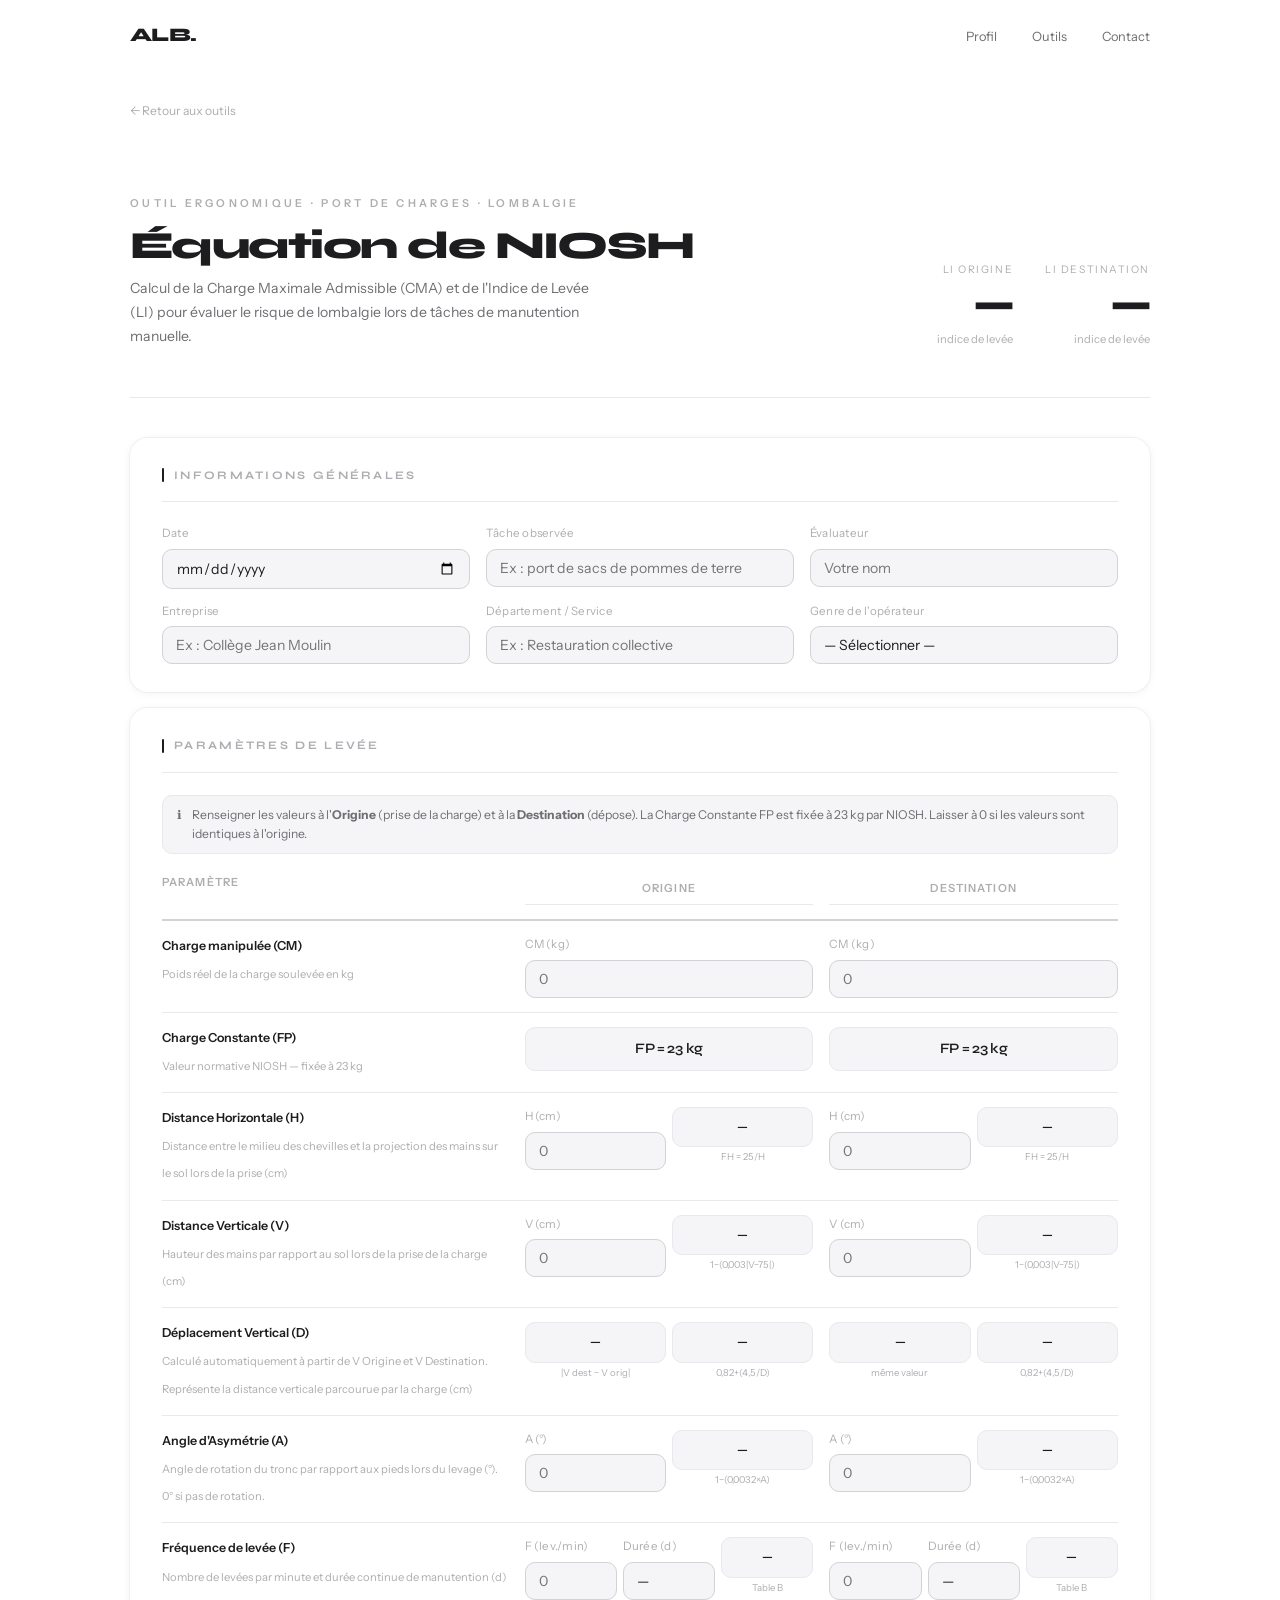
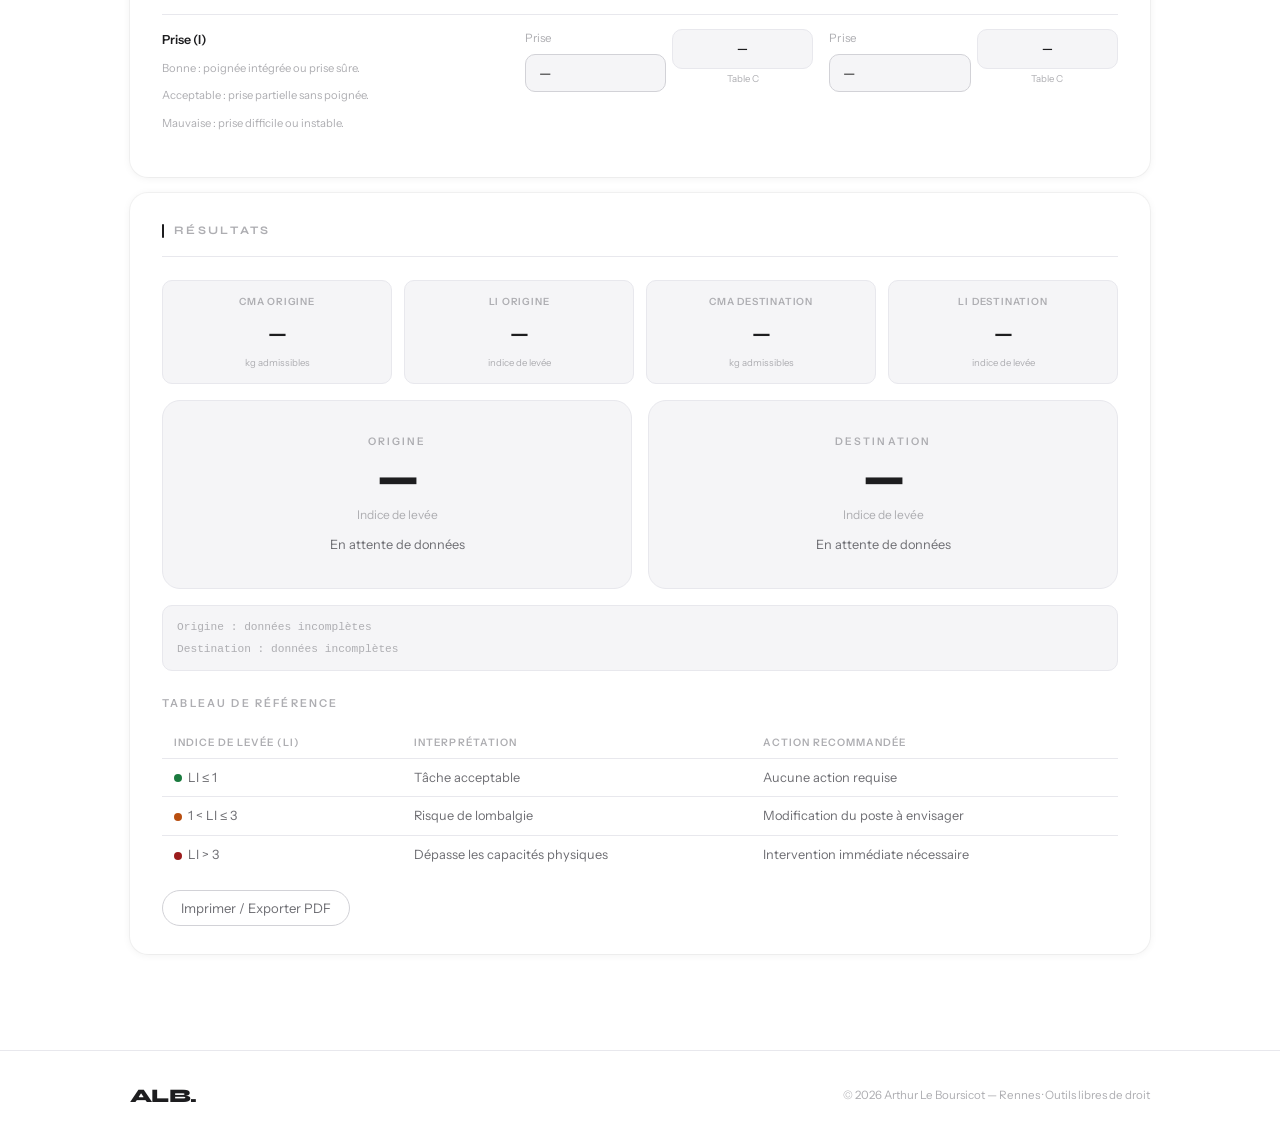
==== niosh.html @ a9772537 "Add files via upload" ====
<!DOCTYPE html>
<html lang="fr">
<head>
  <meta charset="UTF-8" />
  <meta name="viewport" content="width=device-width, initial-scale=1.0" />
  <title>Équation NIOSH — Arthur Le Boursicot</title>
  <meta name="description" content="Outil interactif NIOSH pour l'évaluation du port de charges." />
  <link rel="preconnect" href="https://fonts.googleapis.com" />
  <link rel="preconnect" href="https://fonts.gstatic.com" crossorigin />
  <link href="https://fonts.googleapis.com/css2?family=Syne:wght@400;600;700;800&family=Instrument+Sans:ital,wght@0,300;0,400;1,300&display=swap" rel="stylesheet" />
  <link rel="stylesheet" href="style.css" />
  <style>
    .niosh-page{padding-top:6rem;padding-bottom:5rem}
    .page-hero{padding:3rem 0;border-bottom:1px solid var(--border-light);margin-bottom:2.5rem}
    .page-hero-inner{display:flex;align-items:flex-end;justify-content:space-between;gap:2rem;flex-wrap:wrap}
    .page-tag{font-size:.68rem;font-weight:600;letter-spacing:.3em;text-transform:uppercase;color:var(--text-muted);margin-bottom:.8rem}
    .page-title{font-family:var(--font-display);font-size:clamp(1.8rem,3vw,2.8rem);font-weight:800;letter-spacing:-.04em;line-height:1.1;color:var(--text-primary);margin-bottom:.6rem}
    .page-sub{font-size:.88rem;color:var(--text-sec);max-width:480px;line-height:1.7}
    .hero-scores{display:flex;gap:2rem;flex-shrink:0}
    .hero-score-block{display:flex;flex-direction:column;align-items:flex-end;gap:3px}
    .hero-score-label{font-size:.65rem;letter-spacing:.15em;text-transform:uppercase;color:var(--text-muted)}
    .hero-score-sub{font-size:.7rem;color:var(--text-muted)}
    .hero-score-num{font-family:var(--font-display);font-size:2.8rem;font-weight:800;letter-spacing:-.04em;line-height:1;color:var(--text-primary);transition:color .3s}
    .nc{background:var(--card-bg);border-radius:var(--radius);box-shadow:var(--card-shadow);padding:1.75rem 2rem;margin-bottom:1rem}
    .nct{display:flex;align-items:center;gap:10px;font-family:var(--font-display);font-size:.72rem;font-weight:700;letter-spacing:.2em;text-transform:uppercase;color:var(--text-muted);margin-bottom:1.4rem;padding-bottom:1rem;border-bottom:1px solid var(--border-light)}
    .nct::before{content:'';display:block;width:2px;height:14px;background:var(--text-primary);border-radius:2px;flex-shrink:0}
    .g2{display:grid;grid-template-columns:1fr 1fr;gap:1rem}
    .g3{display:grid;grid-template-columns:1fr 1fr 1fr;gap:1rem}
    .g4{display:grid;grid-template-columns:repeat(4,1fr);gap:.75rem}
    .f{display:flex;flex-direction:column;gap:5px}
    .f label{font-size:.72rem;font-weight:400;letter-spacing:.02em;color:var(--text-muted)}
    .f input,.f select{font-family:var(--font-body);font-size:.88rem;font-weight:300;padding:9px 13px;border:1px solid var(--border);border-radius:var(--radius-sm);background:var(--bg-secondary);color:var(--text-primary);outline:none;transition:border-color .2s,background .2s;-webkit-appearance:none;width:100%}
    .f input:focus,.f select:focus{border-color:var(--text-primary);background:var(--bg)}
    .fc{font-family:var(--font-display);font-size:.9rem;font-weight:600;letter-spacing:-.02em;padding:9px 13px;background:var(--bg-secondary);border:1px solid var(--border-light);border-radius:var(--radius-sm);color:var(--text-primary);text-align:center}
    .fh{font-size:.68rem;color:var(--text-muted);line-height:1.5}
    .param-row{display:grid;grid-template-columns:1.2fr 1fr 1fr;gap:1rem;align-items:start;padding:14px 0;border-bottom:1px solid var(--border-light)}
    .param-row:last-child{border-bottom:none}
    .pl strong{display:block;font-size:.78rem;font-weight:600;color:var(--text-primary);margin-bottom:3px}
    .pl span{font-size:.7rem;color:var(--text-muted);line-height:1.5}
    .p2{display:grid;grid-template-columns:1fr 1fr;gap:6px}
    .p3{display:grid;grid-template-columns:1fr 1fr 1fr;gap:6px}
    .fb{font-family:var(--font-display);font-size:.82rem;font-weight:600;padding:8px 10px;background:var(--bg-secondary);border:1px solid var(--border-light);border-radius:var(--radius-sm);color:var(--text-primary);text-align:center;letter-spacing:-.01em}
    .fl{font-size:.6rem;color:var(--text-muted);text-align:center;margin-top:2px}
    .chip{background:var(--bg-secondary);border:1px solid var(--border-light);border-radius:var(--radius-sm);padding:12px;text-align:center}
    .chip-label{font-size:.62rem;font-weight:600;letter-spacing:.08em;text-transform:uppercase;color:var(--text-muted);margin-bottom:5px}
    .chip-val{font-family:var(--font-display);font-size:1.4rem;font-weight:700;letter-spacing:-.03em;color:var(--text-primary)}
    .chip-sub{font-size:.6rem;color:var(--text-muted);margin-top:2px}
    .rg{display:grid;grid-template-columns:1fr 1fr;gap:1rem;margin-bottom:1rem}
    .rp{border-radius:var(--radius);padding:2rem 1.5rem;text-align:center;border:1px solid var(--border-light);background:var(--bg-secondary);transition:background .4s,border-color .4s}
    .rp-tag{font-size:.65rem;font-weight:600;letter-spacing:.2em;text-transform:uppercase;color:var(--text-muted);margin-bottom:6px}
    .rp-li{font-family:var(--font-display);font-size:2.8rem;font-weight:800;letter-spacing:-.05em;line-height:1;color:var(--text-primary);margin-bottom:4px;transition:color .4s}
    .rp-unit{font-size:.75rem;color:var(--text-muted)}
    .rp-verdict{margin-top:8px;font-size:.8rem;font-weight:300;color:var(--text-sec);transition:color .4s}
    .ref-table{width:100%;border-collapse:collapse;font-size:.8rem;margin-top:1rem}
    .ref-table th{font-size:.64rem;font-weight:600;letter-spacing:.1em;text-transform:uppercase;color:var(--text-muted);text-align:left;padding:6px 12px;border-bottom:1px solid var(--border-light)}
    .ref-table td{padding:8px 12px;border-bottom:1px solid var(--border-light);color:var(--text-sec);font-weight:300}
    .ref-table tr:last-child td{border-bottom:none}
    .zdot{display:inline-block;width:8px;height:8px;border-radius:50%;margin-right:6px;vertical-align:middle}
    .ib{display:flex;gap:10px;padding:10px 14px;background:var(--bg-secondary);border:1px solid var(--border-light);border-radius:var(--radius-sm);font-size:.76rem;color:var(--text-sec);line-height:1.5;margin-bottom:1.2rem}
    .formula-box{font-size:.7rem;color:var(--text-muted);font-family:monospace;background:var(--bg-secondary);border:1px solid var(--border-light);border-radius:var(--radius-sm);padding:10px 14px;margin-top:1rem;line-height:2}
    .back-link{display:inline-flex;align-items:center;gap:6px;font-size:.76rem;color:var(--text-muted);text-decoration:none;margin-bottom:1.5rem;transition:color .2s}
    .back-link:hover{color:var(--text-primary)}
    .print-btn{display:inline-flex;align-items:center;gap:8px;font-family:var(--font-body);font-size:.82rem;font-weight:400;padding:9px 18px;border:1px solid var(--border);border-radius:980px;background:var(--bg);color:var(--text-sec);cursor:pointer;text-decoration:none;transition:background .2s,color .2s;margin-top:1rem}
    .print-btn:hover{background:var(--bg-secondary);color:var(--text-primary)}
    .col-head{font-size:.7rem;font-weight:600;letter-spacing:.1em;text-transform:uppercase;color:var(--text-muted);padding:6px 0;margin-bottom:6px;border-bottom:1px solid var(--border-light);text-align:center}
    @media(max-width:760px){.param-row,.g3,.rg{grid-template-columns:1fr}.g4{grid-template-columns:1fr 1fr}.page-hero-inner{flex-direction:column;align-items:flex-start}.hero-scores{align-items:flex-start}.nc{padding:1.25rem}}
    @media(max-width:480px){.g4{grid-template-columns:1fr}.hero-scores{flex-direction:column;gap:1rem}}
    @media print{.header,.back-link,.print-btn{display:none!important}.nc{box-shadow:none;border:1px solid #ddd;page-break-inside:avoid}body{background:white}}
  </style>
</head>
<body>

  <header class="header" id="header">
    <nav class="nav container">
      <a href="index.html" class="nav-logo">ALB<span class="dot">.</span></a>
      <button class="nav-toggle" id="nav-toggle" aria-label="Menu"><span></span><span></span></button>
      <ul class="nav-links" id="nav-links">
        <li><a href="index.html#about" class="nav-link">Profil</a></li>
        <li><a href="index.html#work" class="nav-link">Outils</a></li>
        <li><a href="index.html#contact" class="nav-link">Contact</a></li>
      </ul>
    </nav>
  </header>

  <main class="niosh-page">
    <div class="container">

      <a href="index.html" class="back-link">← Retour aux outils</a>

      <div class="page-hero">
        <div class="page-hero-inner">
          <div>
            <p class="page-tag">Outil ergonomique · Port de charges · Lombalgie</p>
            <h1 class="page-title">Équation de NIOSH</h1>
            <p class="page-sub">Calcul de la Charge Maximale Admissible (CMA) et de l'Indice de Levée (LI) pour évaluer le risque de lombalgie lors de tâches de manutention manuelle.</p>
          </div>
          <div class="hero-scores">
            <div class="hero-score-block">
              <span class="hero-score-label">LI Origine</span>
              <span class="hero-score-num" id="hero-li-o">—</span>
              <span class="hero-score-sub">indice de levée</span>
            </div>
            <div class="hero-score-block">
              <span class="hero-score-label">LI Destination</span>
              <span class="hero-score-num" id="hero-li-d">—</span>
              <span class="hero-score-sub">indice de levée</span>
            </div>
          </div>
        </div>
      </div>

      <!-- INFOS -->
      <div class="nc">
        <div class="nct">Informations générales</div>
        <div class="g3" style="margin-bottom:.8rem">
          <div class="f"><label>Date</label><input type="date" id="info_date"></div>
          <div class="f"><label>Tâche observée</label><input type="text" id="info_tache" placeholder="Ex : port de sacs de pommes de terre"></div>
          <div class="f"><label>Évaluateur</label><input type="text" id="info_eval" placeholder="Votre nom"></div>
        </div>
        <div class="g3">
          <div class="f"><label>Entreprise</label><input type="text" id="info_ent" placeholder="Ex : Collège Jean Moulin"></div>
          <div class="f"><label>Département / Service</label><input type="text" id="info_dept" placeholder="Ex : Restauration collective"></div>
          <div class="f"><label>Genre de l'opérateur</label>
            <select id="info_genre">
              <option value="">— Sélectionner —</option>
              <option value="H">Homme</option>
              <option value="F">Femme</option>
            </select>
          </div>
        </div>
      </div>

      <!-- PARAMÈTRES -->
      <div class="nc">
        <div class="nct">Paramètres de levée</div>
        <div class="ib"><span>ℹ</span><span>Renseigner les valeurs à l'<strong>Origine</strong> (prise de la charge) et à la <strong>Destination</strong> (dépose). La Charge Constante FP est fixée à 23 kg par NIOSH. Laisser à 0 si les valeurs sont identiques à l'origine.</span></div>

        <!-- En-têtes -->
        <div class="param-row" style="padding-top:0;padding-bottom:8px;border-bottom:2px solid var(--border)">
          <div style="font-size:.7rem;font-weight:600;letter-spacing:.1em;text-transform:uppercase;color:var(--text-muted)">Paramètre</div>
          <div class="col-head">Origine</div>
          <div class="col-head">Destination</div>
        </div>

        <!-- Charge manipulée -->
        <div class="param-row">
          <div class="pl"><strong>Charge manipulée (CM)</strong><span>Poids réel de la charge soulevée en kg</span></div>
          <div class="f"><label>CM (kg)</label><input type="number" id="cm_o" value="" min="0" step="0.1" oninput="calc()" placeholder="0"></div>
          <div class="f"><label>CM (kg)</label><input type="number" id="cm_d" value="" min="0" step="0.1" oninput="calc()" placeholder="0"></div>
        </div>

        <!-- Charge constante -->
        <div class="param-row">
          <div class="pl"><strong>Charge Constante (FP)</strong><span>Valeur normative NIOSH — fixée à 23 kg</span></div>
          <div><div class="fc">FP = 23 kg</div></div>
          <div><div class="fc">FP = 23 kg</div></div>
        </div>

        <!-- Distance horizontale H -->
        <div class="param-row">
          <div class="pl"><strong>Distance Horizontale (H)</strong><span>Distance entre le milieu des chevilles et la projection des mains sur le sol lors de la prise (cm)</span></div>
          <div>
            <div class="p2">
              <div class="f"><label>H (cm)</label><input type="number" id="h_o" value="" min="0" step="1" oninput="calc()" placeholder="0"></div>
              <div><div class="fb" id="fh_o">—</div><div class="fl">FH = 25/H</div></div>
            </div>
          </div>
          <div>
            <div class="p2">
              <div class="f"><label>H (cm)</label><input type="number" id="h_d" value="" min="0" step="1" oninput="calc()" placeholder="0"></div>
              <div><div class="fb" id="fh_d">—</div><div class="fl">FH = 25/H</div></div>
            </div>
          </div>
        </div>

        <!-- Distance verticale V -->
        <div class="param-row">
          <div class="pl"><strong>Distance Verticale (V)</strong><span>Hauteur des mains par rapport au sol lors de la prise de la charge (cm)</span></div>
          <div>
            <div class="p2">
              <div class="f"><label>V (cm)</label><input type="number" id="v_o" value="" min="0" step="1" oninput="calc()" placeholder="0"></div>
              <div><div class="fb" id="fv_o">—</div><div class="fl">1−(0,003|V−75|)</div></div>
            </div>
          </div>
          <div>
            <div class="p2">
              <div class="f"><label>V (cm)</label><input type="number" id="v_d" value="" min="0" step="1" oninput="calc()" placeholder="0"></div>
              <div><div class="fb" id="fv_d">—</div><div class="fl">1−(0,003|V−75|)</div></div>
            </div>
          </div>
        </div>

        <!-- Déplacement vertical D -->
        <div class="param-row">
          <div class="pl"><strong>Déplacement Vertical (D)</strong><span>Calculé automatiquement à partir de V Origine et V Destination. Représente la distance verticale parcourue par la charge (cm)</span></div>
          <div>
            <div class="p2">
              <div><div class="fb" id="d_calc">—</div><div class="fl">|V dest − V orig|</div></div>
              <div><div class="fb" id="fd_o">—</div><div class="fl">0,82+(4,5/D)</div></div>
            </div>
          </div>
          <div>
            <div class="p2">
              <div><div class="fb" id="d_calc2">—</div><div class="fl">même valeur</div></div>
              <div><div class="fb" id="fd_d">—</div><div class="fl">0,82+(4,5/D)</div></div>
            </div>
          </div>
        </div>

        <!-- Angle d'asymétrie A -->
        <div class="param-row">
          <div class="pl"><strong>Angle d'Asymétrie (A)</strong><span>Angle de rotation du tronc par rapport aux pieds lors du levage (°). 0° si pas de rotation.</span></div>
          <div>
            <div class="p2">
              <div class="f"><label>A (°)</label><input type="number" id="a_o" value="" min="0" max="135" step="1" oninput="calc()" placeholder="0"></div>
              <div><div class="fb" id="fa_o">—</div><div class="fl">1−(0,0032×A)</div></div>
            </div>
          </div>
          <div>
            <div class="p2">
              <div class="f"><label>A (°)</label><input type="number" id="a_d" value="" min="0" max="135" step="1" oninput="calc()" placeholder="0"></div>
              <div><div class="fb" id="fa_d">—</div><div class="fl">1−(0,0032×A)</div></div>
            </div>
          </div>
        </div>

        <!-- Fréquence F -->
        <div class="param-row">
          <div class="pl"><strong>Fréquence de levée (F)</strong><span>Nombre de levées par minute et durée continue de manutention (d)</span></div>
          <div>
            <div class="p3" style="margin-bottom:0">
              <div class="f"><label>F (lev./min)</label><input type="number" id="f_o" value="" min="0" step="0.1" oninput="calc()" placeholder="0"></div>
              <div class="f"><label>Durée (d)</label>
                <select id="d_o" oninput="calc()">
                  <option value="">—</option>
                  <option value="1">≤ 1 h</option>
                  <option value="2">&gt; 1 h ≤ 2 h</option>
                  <option value="8">&gt; 2 h ≤ 8 h</option>
                </select>
              </div>
              <div><div class="fb" id="ff_o">—</div><div class="fl">Table B</div></div>
            </div>
          </div>
          <div>
            <div class="p3" style="margin-bottom:0">
              <div class="f"><label>F (lev./min)</label><input type="number" id="f_d" value="" min="0" step="0.1" oninput="calc()" placeholder="0"></div>
              <div class="f"><label>Durée (d)</label>
                <select id="d_d" oninput="calc()">
                  <option value="">—</option>
                  <option value="1">≤ 1 h</option>
                  <option value="2">&gt; 1 h ≤ 2 h</option>
                  <option value="8">&gt; 2 h ≤ 8 h</option>
                </select>
              </div>
              <div><div class="fb" id="ff_d">—</div><div class="fl">Table B</div></div>
            </div>
          </div>
        </div>

        <!-- Prise I -->
        <div class="param-row">
          <div class="pl"><strong>Prise (I)</strong><span>Bonne : poignée intégrée ou prise sûre.<br>Acceptable : prise partielle sans poignée.<br>Mauvaise : prise difficile ou instable.</span></div>
          <div>
            <div class="p2">
              <div class="f"><label>Prise</label>
                <select id="i_o" oninput="calc()">
                  <option value="">—</option>
                  <option value="B">Bonne</option>
                  <option value="A">Acceptable</option>
                  <option value="M">Mauvaise</option>
                </select>
              </div>
              <div><div class="fb" id="fi_o">—</div><div class="fl">Table C</div></div>
            </div>
          </div>
          <div>
            <div class="p2">
              <div class="f"><label>Prise</label>
                <select id="i_d" oninput="calc()">
                  <option value="">—</option>
                  <option value="B">Bonne</option>
                  <option value="A">Acceptable</option>
                  <option value="M">Mauvaise</option>
                </select>
              </div>
              <div><div class="fb" id="fi_d">—</div><div class="fl">Table C</div></div>
            </div>
          </div>
        </div>

      </div>

      <!-- RÉSULTATS -->
      <div class="nc">
        <div class="nct">Résultats</div>

        <div class="g4" style="margin-bottom:1rem">
          <div class="chip"><div class="chip-label">CMA Origine</div><div class="chip-val" id="r_cma_o">—</div><div class="chip-sub">kg admissibles</div></div>
          <div class="chip"><div class="chip-label">LI Origine</div><div class="chip-val" id="r_li_o">—</div><div class="chip-sub">indice de levée</div></div>
          <div class="chip"><div class="chip-label">CMA Destination</div><div class="chip-val" id="r_cma_d">—</div><div class="chip-sub">kg admissibles</div></div>
          <div class="chip"><div class="chip-label">LI Destination</div><div class="chip-val" id="r_li_d">—</div><div class="chip-sub">indice de levée</div></div>
        </div>

        <div class="rg">
          <div class="rp" id="panel_o">
            <div class="rp-tag">Origine</div>
            <div class="rp-li" id="res_li_o">—</div>
            <div class="rp-unit">Indice de levée</div>
            <div class="rp-verdict" id="verdict_o">En attente de données</div>
          </div>
          <div class="rp" id="panel_d">
            <div class="rp-tag">Destination</div>
            <div class="rp-li" id="res_li_d">—</div>
            <div class="rp-unit">Indice de levée</div>
            <div class="rp-verdict" id="verdict_d">En attente de données</div>
          </div>
        </div>

        <div class="formula-box" id="formula_box">CMA = FP × FH × FV × FD × FA × FF × FI &nbsp;·&nbsp; LI = CM / CMA</div>

        <p style="font-size:.68rem;font-weight:600;letter-spacing:.2em;text-transform:uppercase;color:var(--text-muted);margin:1.4rem 0 .8rem">Tableau de référence</p>
        <table class="ref-table">
          <thead><tr><th>Indice de levée (LI)</th><th>Interprétation</th><th>Action recommandée</th></tr></thead>
          <tbody>
            <tr><td><span class="zdot" style="background:#1a7a3e"></span>LI ≤ 1</td><td>Tâche acceptable</td><td>Aucune action requise</td></tr>
            <tr><td><span class="zdot" style="background:#b84e10"></span>1 &lt; LI ≤ 3</td><td>Risque de lombalgie</td><td>Modification du poste à envisager</td></tr>
            <tr><td><span class="zdot" style="background:#9b1c1c"></span>LI &gt; 3</td><td>Dépasse les capacités physiques</td><td>Intervention immédiate nécessaire</td></tr>
          </tbody>
        </table>

        <button class="print-btn" onclick="window.print()">Imprimer / Exporter PDF</button>
      </div>

    </div>
  </main>

  <footer class="footer">
    <div class="container footer-inner">
      <span class="nav-logo">ALB<span class="dot">.</span></span>
      <p class="footer-copy">© 2026 Arthur Le Boursicot — Rennes · Outils libres de droit</p>
    </div>
  </footer>

  <script>
    /* Nav */
    const header=document.getElementById('header');
    window.addEventListener('scroll',()=>header.classList.toggle('scrolled',window.scrollY>40),{passive:true});
    const toggle=document.getElementById('nav-toggle'),links=document.getElementById('nav-links');
    toggle.addEventListener('click',()=>{const o=links.classList.toggle('open');toggle.classList.toggle('open',o)});
    links.querySelectorAll('.nav-link').forEach(l=>l.addEventListener('click',()=>{links.classList.remove('open');toggle.classList.remove('open')}));
  </script>

  <script>
    /* Table B — FF */
    const TB=[
      [0.2, 1.00,1.00,0.95,0.95,0.85,0.85],
      [0.5, 0.97,0.97,0.92,0.92,0.81,0.81],
      [1,   0.94,0.94,0.88,0.88,0.75,0.75],
      [2,   0.91,0.91,0.84,0.84,0.65,0.65],
      [3,   0.88,0.88,0.79,0.79,0.55,0.55],
      [4,   0.84,0.84,0.72,0.72,0.45,0.45],
      [5,   0.80,0.80,0.60,0.60,0.35,0.35],
      [6,   0.75,0.75,0.50,0.50,0.27,0.27],
      [7,   0.70,0.70,0.42,0.42,0.22,0.22],
      [8,   0.60,0.60,0.35,0.35,0.18,0.18],
      [9,   0.52,0.52,0.30,0.30,0.00,0.15],
      [10,  0.45,0.45,0.26,0.26,0.00,0.13],
      [11,  0.41,0.41,0.00,0.23,0.00,0.00],
      [12,  0.37,0.37,0.00,0.21,0.00,0.00],
      [13,  0.00,0.34,0.00,0.00,0.00,0.00],
      [14,  0.00,0.31,0.00,0.00,0.00,0.00],
      [15,  0.00,0.28,0.00,0.00,0.00,0.00],
      [999, 0.00,0.00,0.00,0.00,0.00,0.00],
    ];

    function getFF(f,d,v){
      if(f===null||d===null)return null;
      const vge=v>=30?1:0;
      let col;
      if(d<=1)col=1+vge;
      else if(d<=2)col=3+vge;
      else col=5+vge;
      for(let i=0;i<TB.length;i++){if(f<=TB[i][0])return TB[i][col];}
      return 0;
    }

    function getFI(p,v){
      if(!p)return null;
      if(p==='B')return 1.00;
      if(p==='A')return v>=75?1.00:0.95;
      if(p==='M')return 0.90;
      return null;
    }

    function g(id){return document.getElementById(id);}
    function num(id){const v=parseFloat(g(id).value);return isNaN(v)?null:v;}
    function fmt(n,d=2){if(n===null||!isFinite(n))return '—';return n.toFixed(d).replace('.',',');}

    function factors(s){
      const h=num('h_'+s), v=num('v_'+s), a=num('a_'+s);
      const f=num('f_'+s), d=g('d_'+s).value?parseFloat(g('d_'+s).value):null;
      const i=g('i_'+s).value;
      const fh=h!==null&&h>0?Math.min(1,25/h):null;
      const fv=v!==null?Math.max(0,1-0.003*Math.abs(v-75)):null;
      const fa=a!==null?Math.max(0,1-0.0032*a):null;
      const ff=(f!==null&&d!==null)?getFF(f,d,v!==null?v:0):null;
      const fi=i?getFI(i,v!==null?v:0):null;
      return{h,v,a,f,d,fh,fv,fa,ff,fi};
    }

    function setPanel(pid,lid,vid,li){
      const p=g(pid),le=g(lid),ve=g(vid);
      if(li===null||!isFinite(li)){
        p.style.background='var(--bg-secondary)';p.style.borderColor='var(--border-light)';
        le.style.color='var(--text-primary)';ve.textContent='En attente de données';ve.style.color='';return;
      }
      let bg,col,txt;
      if(li<=1){bg='#f0faf4';col='#1a7a3e';txt='Tâche de manutention acceptable.';}
      else if(li<=3){bg='#fff7f0';col='#b84e10';txt='Risque de lombalgie — modification du poste à envisager.';}
      else{bg='#fff5f5';col='#9b1c1c';txt='Dépasse les capacités physiques — intervention immédiate nécessaire.';}
      p.style.background=bg;p.style.borderColor=col;
      le.style.color=col;ve.textContent=txt;ve.style.color=col;
    }

    function calc(){
      const fo=factors('o'), fd=factors('d');

      /* D commun */
      const D=(fo.v!==null&&fd.v!==null)?Math.abs(fd.v-fo.v):null;
      const fdv=D!==null?(D>0?Math.min(1,0.82+4.5/D):1):null;

      /* Afficher facteurs O */
      g('fh_o').textContent=fmt(fo.fh);g('fv_o').textContent=fmt(fo.fv);
      g('fa_o').textContent=fmt(fo.fa);g('ff_o').textContent=fmt(fo.ff);
      g('fi_o').textContent=fmt(fo.fi);g('fd_o').textContent=fmt(fdv);

      /* Afficher facteurs D */
      g('fh_d').textContent=fmt(fd.fh);g('fv_d').textContent=fmt(fd.fv);
      g('fa_d').textContent=fmt(fd.fa);g('ff_d').textContent=fmt(fd.ff);
      g('fi_d').textContent=fmt(fd.fi);g('fd_d').textContent=fmt(fdv);

      /* D affiché */
      const ds=D!==null?D.toFixed(0)+' cm':'—';
      g('d_calc').textContent=ds;g('d_calc2').textContent=ds;

      /* CMA / LI Origine */
      const cm_o=num('cm_o');
      let cma_o=null,li_o=null;
      if(fo.fh!==null&&fo.fv!==null&&fo.fa!==null&&fo.ff!==null&&fo.fi!==null&&fdv!==null){
        cma_o=23*fo.fh*fo.fv*fdv*fo.fa*fo.ff*fo.fi;
        if(cm_o!==null&&cm_o>0&&cma_o>0)li_o=cm_o/cma_o;
      }

      /* CMA / LI Destination */
      const cm_d=num('cm_d');
      let cma_d=null,li_d=null;
      if(fd.fh!==null&&fd.fv!==null&&fd.fa!==null&&fd.ff!==null&&fd.fi!==null&&fdv!==null){
        cma_d=23*fd.fh*fd.fv*fdv*fd.fa*fd.ff*fd.fi;
        if(cm_d!==null&&cm_d>0&&cma_d>0)li_d=cm_d/cma_d;
      }

      /* Chips */
      g('r_cma_o').textContent=cma_o!==null?fmt(cma_o,1)+' kg':'—';
      g('r_li_o').textContent=li_o!==null?fmt(li_o,2):'—';
      g('r_cma_d').textContent=cma_d!==null?fmt(cma_d,1)+' kg':'—';
      g('r_li_d').textContent=li_d!==null?fmt(li_d,2):'—';

      /* Panels */
      g('res_li_o').textContent=li_o!==null?fmt(li_o,2):'—';
      g('res_li_d').textContent=li_d!==null?fmt(li_d,2):'—';
      setPanel('panel_o','res_li_o','verdict_o',li_o);
      setPanel('panel_d','res_li_d','verdict_d',li_d);

      /* Hero */
      g('hero-li-o').textContent=li_o!==null?fmt(li_o,2):'—';
      g('hero-li-d').textContent=li_d!==null?fmt(li_d,2):'—';
      if(li_o!==null){g('hero-li-o').style.color=li_o<=1?'#1a7a3e':li_o<=3?'#b84e10':'#9b1c1c';}
      if(li_d!==null){g('hero-li-d').style.color=li_d<=1?'#1a7a3e':li_d<=3?'#b84e10':'#9b1c1c';}

      /* Formule */
      const str_o=cma_o!==null
        ?'Origine : CMA = 23 × '+fmt(fo.fh)+' × '+fmt(fo.fv)+' × '+fmt(fdv)+' × '+fmt(fo.fa)+' × '+fmt(fo.ff)+' × '+fmt(fo.fi)+' = '+fmt(cma_o,2)+' kg  →  LI = '+(cm_o!==null?cm_o:'?')+' / '+fmt(cma_o,2)+' = '+fmt(li_o,2)
        :'Origine : données incomplètes';
      const str_d=cma_d!==null
        ?'Destination : CMA = 23 × '+fmt(fd.fh)+' × '+fmt(fd.fv)+' × '+fmt(fdv)+' × '+fmt(fd.fa)+' × '+fmt(fd.ff)+' × '+fmt(fd.fi)+' = '+fmt(cma_d,2)+' kg  →  LI = '+(cm_d!==null?cm_d:'?')+' / '+fmt(cma_d,2)+' = '+fmt(li_d,2)
        :'Destination : données incomplètes';
      g('formula_box').innerHTML=str_o+'<br>'+str_d;
    }

    calc();
  </script>

</body>
</html>
---- style.css ----
/* ═══════════════════════════════════════
   PORTFOLIO ALB — style.css
   Palette : blanc · noir · gris — style Apple
   ═══════════════════════════════════════ */

:root {
  --bg:           #ffffff;
  --bg-secondary: #f5f5f7;
  --bg-tertiary:  #e8e8ed;

  --accent:       #1d1d1f;   /* noir Apple — remplace toute couleur */
  --text-primary: #1d1d1f;
  --text-sec:     #6e6e73;
  --text-muted:   #aeaeb2;

  --border:       #d2d2d7;
  --border-light: #e8e8ed;

  --card-bg:      #ffffff;
  --card-shadow:  0 1px 8px rgba(0,0,0,0.06), 0 0 0 1px rgba(0,0,0,0.04);
  --card-shadow-hover: 0 10px 36px rgba(0,0,0,0.1), 0 0 0 1px rgba(0,0,0,0.08);

  --font-display: 'Syne', sans-serif;
  --font-body:    'Instrument Sans', sans-serif;

  --container:    1100px;
  --radius:       18px;
  --radius-sm:    10px;
  --radius-xs:    6px;
}

/* ── Reset ── */
*, *::before, *::after { margin: 0; padding: 0; box-sizing: border-box; }
html { scroll-behavior: smooth; }

body {
  background: var(--bg);
  color: var(--text-primary);
  font-family: var(--font-body);
  font-weight: 300;
  line-height: 1.7;
  overflow-x: hidden;
  -webkit-font-smoothing: antialiased;
}

/* Canvas désactivé visuellement (trop coloré pour cette DA) */
#bg-canvas { display: none; }

.container {
  max-width: var(--container);
  margin: 0 auto;
  padding: 0 2.5rem;
  position: relative;
  z-index: 1;
}

/* ── Typographie ── */
.section-label {
  font-size: 0.68rem;
  font-weight: 600;
  letter-spacing: 0.3em;
  text-transform: uppercase;
  color: var(--text-muted);
  margin-bottom: 0.9rem;
}

.section-title {
  font-family: var(--font-display);
  font-size: clamp(2rem, 3.2vw, 3rem);
  font-weight: 700;
  color: var(--text-primary);
  line-height: 1.1;
  letter-spacing: -0.025em;
}

/* Pas de couleur — gradient remplacé par noir */
.gradient-text {
  color: var(--text-primary);
  background: none;
  -webkit-text-fill-color: unset;
}

.section { padding: 7rem 0; }
.section-header { margin-bottom: 3.5rem; }

/* ── Boutons ── */
.btn {
  display: inline-flex;
  align-items: center;
  gap: 0.5rem;
  padding: 0.75rem 1.6rem;
  border-radius: 980px;
  font-family: var(--font-body);
  font-size: 0.86rem;
  font-weight: 400;
  text-decoration: none;
  transition: all 0.22s ease;
  cursor: pointer;
  border: none;
  letter-spacing: -0.01em;
}
.btn-primary {
  background: var(--text-primary);
  color: #fff;
}
.btn-primary:hover {
  background: #3a3a3c;
  transform: translateY(-1px);
  box-shadow: 0 6px 20px rgba(0,0,0,0.15);
}
.btn-ghost {
  background: transparent;
  color: var(--text-primary);
  border: 1px solid var(--border);
}
.btn-ghost:hover {
  background: var(--bg-secondary);
  border-color: #aeaeb2;
  transform: translateY(-1px);
}
.btn-lg {
  padding: 0.9rem 2.2rem;
  font-size: 0.92rem;
}

/* ══════════════════════════════
   HEADER / NAV
══════════════════════════════ */
.header {
  position: fixed;
  top: 0; left: 0; right: 0;
  z-index: 100;
  transition: background 0.3s ease, box-shadow 0.3s ease;
}
.header.scrolled {
  background: rgba(255,255,255,0.82);
  backdrop-filter: saturate(180%) blur(20px);
  -webkit-backdrop-filter: saturate(180%) blur(20px);
  border-bottom: 1px solid var(--border-light);
  box-shadow: 0 1px 0 rgba(0,0,0,0.05);
}

.nav {
  display: flex;
  align-items: center;
  justify-content: space-between;
  padding: 1.2rem 2.5rem;
}

.nav-logo {
  font-family: var(--font-display);
  font-size: 1.2rem;
  font-weight: 800;
  color: var(--text-primary);
  text-decoration: none;
  letter-spacing: -0.03em;
}
/* Le point garde le noir — sobre */
.dot { color: var(--text-primary); }

.nav-links { display: flex; gap: 2.2rem; list-style: none; }

.nav-link {
  font-size: 0.8rem;
  font-weight: 400;
  color: var(--text-sec);
  text-decoration: none;
  position: relative;
  transition: color 0.2s;
}
.nav-link::after {
  content: '';
  position: absolute;
  left: 0; bottom: -4px;
  width: 0; height: 1px;
  background: var(--text-primary);
  transition: width 0.3s ease;
}
.nav-link:hover { color: var(--text-primary); }
.nav-link:hover::after { width: 100%; }

.nav-toggle {
  display: none;
  flex-direction: column;
  gap: 5px;
  background: none;
  border: none;
  cursor: pointer;
  padding: 4px;
}
.nav-toggle span {
  display: block;
  width: 22px; height: 1.5px;
  background: var(--text-primary);
  border-radius: 2px;
  transition: all 0.3s ease;
}
.nav-toggle.open span:nth-child(1) { transform: translateY(6.5px) rotate(45deg); }
.nav-toggle.open span:nth-child(2) { transform: translateY(-6.5px) rotate(-45deg); }

/* ══════════════════════════════
   HERO
══════════════════════════════ */
.hero {
  min-height: 100vh;
  display: flex;
  align-items: center;
  position: relative;
  padding-top: 5rem;
  overflow: hidden;
}

.hero-inner {
  padding: 3rem 2.5rem 6rem;
  max-width: 760px;
}

/* Badge sobre — gris clair */
.hero-badge {
  display: inline-flex;
  align-items: center;
  gap: 0.5rem;
  background: var(--bg-secondary);
  border: 1px solid var(--border);
  border-radius: 980px;
  padding: 0.32rem 0.85rem;
  font-size: 0.74rem;
  font-weight: 400;
  color: var(--text-sec);
  margin-bottom: 2rem;
}
/* Point vert : seule exception fonctionnelle (statut "disponible") */
.badge-dot {
  width: 6px; height: 6px;
  background: #34c759;
  border-radius: 50%;
  flex-shrink: 0;
}

.hero-title {
  font-family: var(--font-display);
  font-size: clamp(2rem, 4vw, 3.8rem);
  font-weight: 800;
  line-height: 1.05;
  color: var(--text-primary);
  margin-bottom: 1.5rem;
  letter-spacing: -0.04em;
}

.hero-desc {
  font-size: 1rem;
  color: var(--text-sec);
  margin-bottom: 2.5rem;
  max-width: 460px;
  line-height: 1.8;
}

.hero-actions {
  display: flex;
  gap: 0.7rem;
  flex-wrap: wrap;
  margin-bottom: 4rem;
}

.hero-scroll {
  display: flex;
  align-items: center;
  gap: 0.8rem;
  font-size: 0.66rem;
  letter-spacing: 0.2em;
  text-transform: uppercase;
  color: var(--text-muted);
}
.scroll-line {
  width: 40px; height: 1px;
  background: var(--border);
}

.hero-number {
  position: absolute;
  right: -1rem; bottom: 1rem;
  font-family: var(--font-display);
  font-size: clamp(7rem, 14vw, 14rem);
  font-weight: 800;
  color: transparent;
  -webkit-text-stroke: 1px var(--border-light);
  line-height: 1;
  pointer-events: none;
  user-select: none;
}

/* ══════════════════════════════
   ABOUT
══════════════════════════════ */
.about {
  background: var(--bg-secondary);
  border-top: 1px solid var(--border-light);
  border-bottom: 1px solid var(--border-light);
}

.about-grid {
  display: grid;
  grid-template-columns: 1fr 1.7fr;
  gap: 6rem;
  align-items: start;
}

.about-text {
  color: var(--text-sec);
  font-size: 0.95rem;
  margin-bottom: 1.2rem;
  line-height: 1.85;
}
.about-text strong {
  color: var(--text-primary);
  font-weight: 400;
}

/* ══════════════════════════════
   OUTILS / PROJETS
══════════════════════════════ */
.projects-grid {
  display: grid;
  grid-template-columns: repeat(3, 1fr);
  gap: 1rem;
}

.project-card {
  background: var(--card-bg);
  border-radius: var(--radius);
  overflow: hidden;
  transition: transform 0.3s ease, box-shadow 0.3s ease;
  box-shadow: var(--card-shadow);
}
.project-card:hover {
  transform: translateY(-4px);
  box-shadow: var(--card-shadow-hover);
}

/* Visuels : gris neutres */
.project-visual {
  height: 200px;
  padding: 1.5rem;
  display: flex;
  align-items: center;
  justify-content: center;
  overflow: hidden;
}
.pv-1 { background: #f0f0f2; }
.pv-2 { background: #ebebed; }
.pv-3 { background: #f0f0f2; }

.project-mockup {
  width: 100%;
  max-width: 240px;
  background: #ffffff;
  border: 1px solid rgba(0,0,0,0.07);
  border-radius: var(--radius-sm);
  overflow: hidden;
  box-shadow: 0 6px 24px rgba(0,0,0,0.08);
}
.mockup-bar {
  display: flex;
  gap: 5px;
  padding: 7px 10px;
  background: #fafafa;
  border-bottom: 1px solid rgba(0,0,0,0.05);
}
.mockup-bar span {
  width: 7px; height: 7px;
  border-radius: 50%;
  background: #d2d2d7;
}
.mockup-content { padding: 12px; }
.mockup-line {
  height: 5px;
  background: #e8e8ed;
  border-radius: 3px;
  margin-bottom: 7px;
}
.w80 { width: 80%; } .w70 { width: 70%; } .w60 { width: 60%; }
.w50 { width: 50%; } .w40 { width: 40%; }
.mockup-block {
  height: 40px;
  background: #e8e8ed;
  border-radius: 5px;
  margin-bottom: 7px;
}
.mockup-grid { display: grid; grid-template-columns: 1fr 1fr; gap: 5px; }
.mockup-cell { height: 26px; background: #ebebed; border-radius: 4px; }
.mockup-cell.tall { height: 56px; }
.mockup-circle-big {
  width: 50px; height: 50px;
  border-radius: 50%;
  background: #e8e8ed;
  margin: 0 auto 10px;
}

.project-info { padding: 1.3rem; }
.project-meta {
  display: flex;
  justify-content: space-between;
  align-items: center;
  margin-bottom: 0.6rem;
}
.project-tag {
  font-size: 0.64rem;
  font-weight: 500;
  letter-spacing: 0.06em;
  text-transform: uppercase;
  color: var(--text-muted);
}
.project-year {
  font-size: 0.7rem;
  color: var(--text-muted);
  background: var(--bg-secondary);
  padding: 0.12rem 0.45rem;
  border-radius: var(--radius-xs);
}
.project-title {
  font-family: var(--font-display);
  font-size: 1.1rem;
  font-weight: 700;
  color: var(--text-primary);
  margin-bottom: 0.4rem;
  letter-spacing: -0.02em;
}
.project-desc {
  font-size: 0.82rem;
  color: var(--text-sec);
  line-height: 1.7;
  margin-bottom: 1rem;
}
.project-link {
  font-size: 0.8rem;
  color: var(--text-primary);
  text-decoration: none;
  display: inline-flex;
  align-items: center;
  gap: 0.25rem;
  transition: gap 0.25s ease, opacity 0.2s;
}
.project-link:hover { gap: 0.5rem; opacity: 0.55; }
.project-link span { font-size: 0.85rem; }

/* ══════════════════════════════
   CONTACT
══════════════════════════════ */
.contact { background: var(--bg-secondary); border-top: 1px solid var(--border-light); }

.contact-inner {
  text-align: center;
  padding: 4rem 2rem;
  max-width: 560px;
  margin: 0 auto;
}
.contact-title {
  font-family: var(--font-display);
  font-size: clamp(2.6rem, 5vw, 4.2rem);
  font-weight: 800;
  line-height: 1.05;
  margin-bottom: 1rem;
  letter-spacing: -0.04em;
  color: var(--text-primary);
}
.contact-sub {
  color: var(--text-sec);
  margin-bottom: 2rem;
  font-size: 0.92rem;
  line-height: 1.8;
}
.contact-socials {
  display: flex;
  justify-content: center;
  gap: 2rem;
  margin-top: 2rem;
}
.social-link {
  font-size: 0.76rem;
  color: var(--text-muted);
  text-decoration: none;
  transition: color 0.2s;
}
.social-link:hover { color: var(--text-primary); }

/* ══════════════════════════════
   FOOTER
══════════════════════════════ */
.footer {
  border-top: 1px solid var(--border-light);
  padding: 1.8rem 0;
  background: var(--bg);
}
.footer-inner {
  display: flex;
  align-items: center;
  justify-content: space-between;
}
.footer-copy {
  font-size: 0.72rem;
  color: var(--text-muted);
}

/* ══════════════════════════════
   ANIMATIONS REVEAL
══════════════════════════════ */
.reveal {
  opacity: 0;
  transform: translateY(20px);
  transition: opacity 0.6s ease, transform 0.6s ease;
  transition-delay: var(--delay, 0s);
}
.reveal.visible {
  opacity: 1;
  transform: translateY(0);
}

/* ══════════════════════════════
   RESPONSIVE
══════════════════════════════ */
@media (max-width: 900px) {
  .about-grid { grid-template-columns: 1fr; gap: 2.5rem; }
  .projects-grid { grid-template-columns: 1fr; max-width: 460px; margin: 0 auto; }
  .hero-number { display: none; }
  .nav-links {
    display: none;
    position: absolute;
    top: 100%;
    left: 0; right: 0;
    background: rgba(255,255,255,0.95);
    backdrop-filter: saturate(180%) blur(20px);
    -webkit-backdrop-filter: saturate(180%) blur(20px);
    flex-direction: column;
    padding: 1.5rem 2.5rem;
    gap: 1.2rem;
    border-bottom: 1px solid var(--border-light);
    box-shadow: 0 8px 24px rgba(0,0,0,0.06);
  }
  .nav-links.open { display: flex; }
  .nav-toggle { display: flex; }
  .footer-inner { flex-direction: column; gap: 0.7rem; text-align: center; }
}

@media (max-width: 600px) {
  .section { padding: 4.5rem 0; }
  .hero-title { font-size: clamp(2.4rem, 10vw, 4rem); }
  .hero-actions { flex-direction: column; align-items: flex-start; }
  .contact-socials { flex-wrap: wrap; gap: 1.2rem; }
}
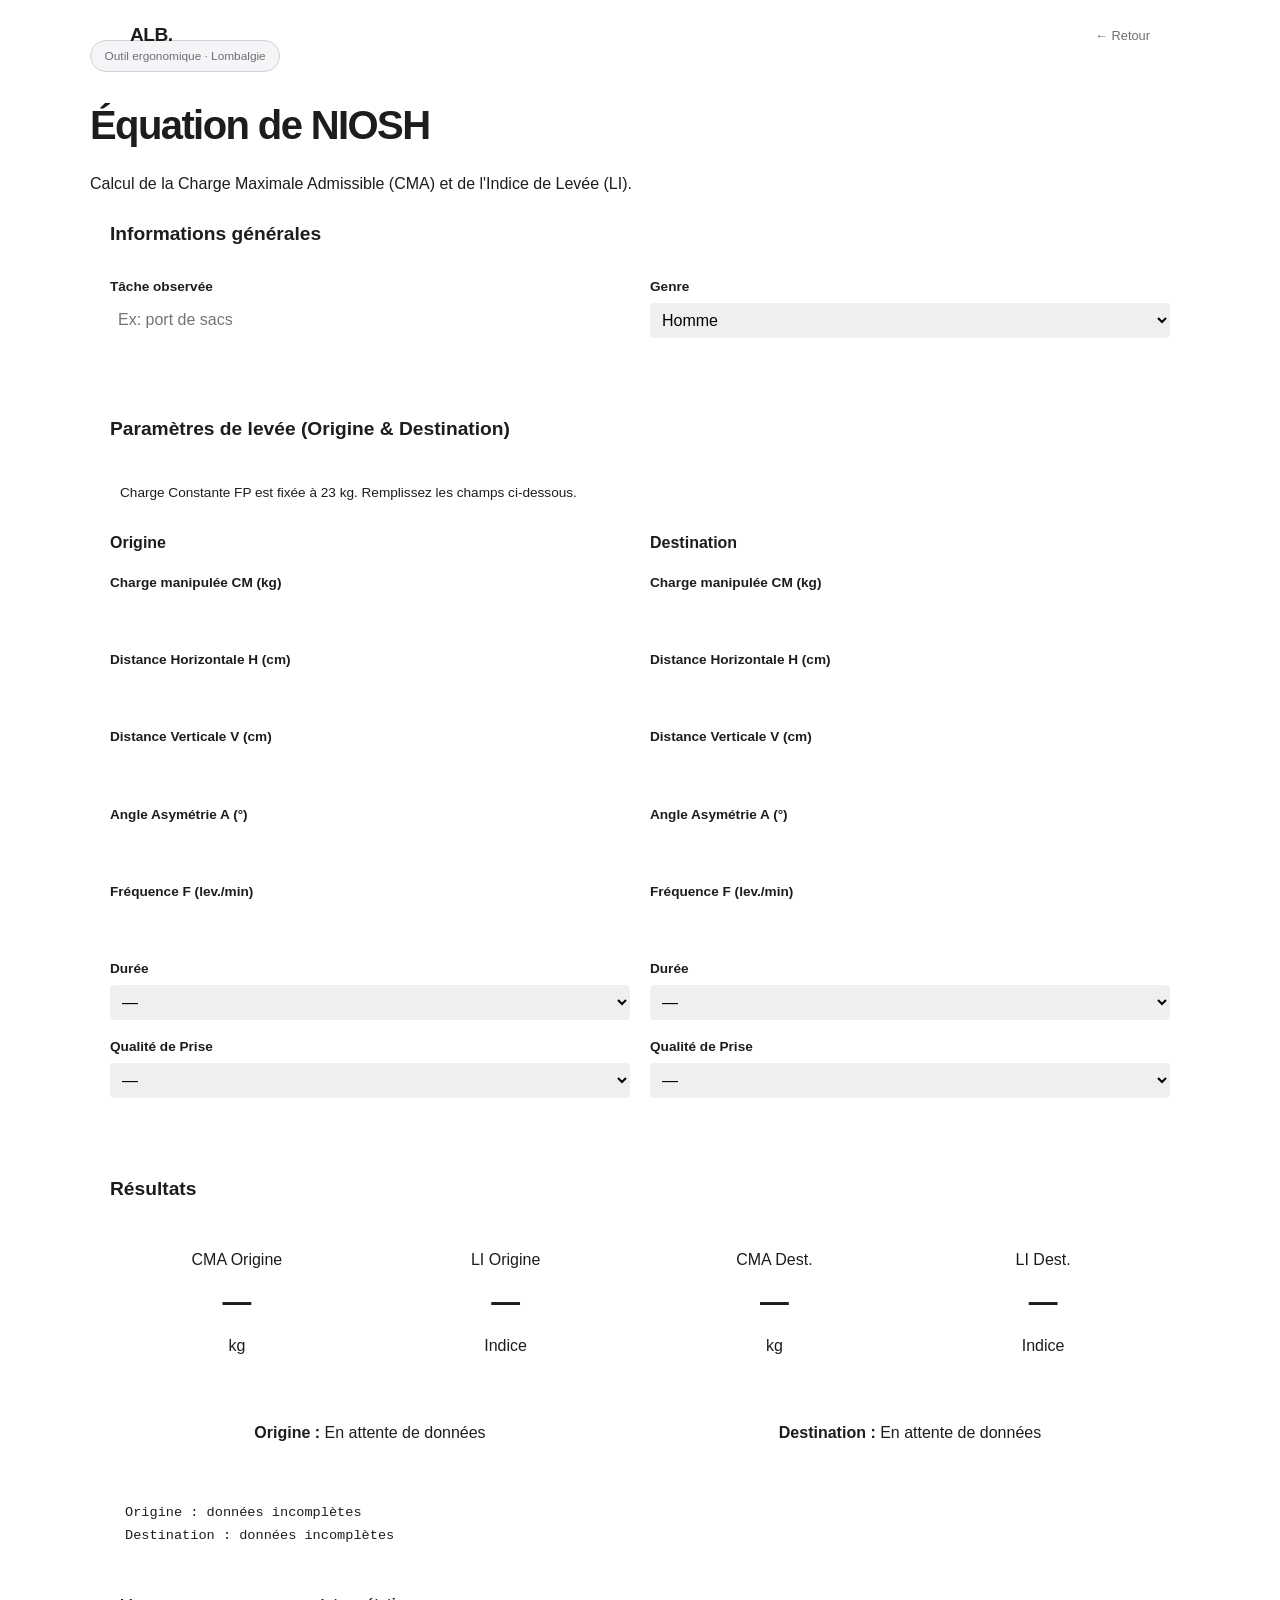
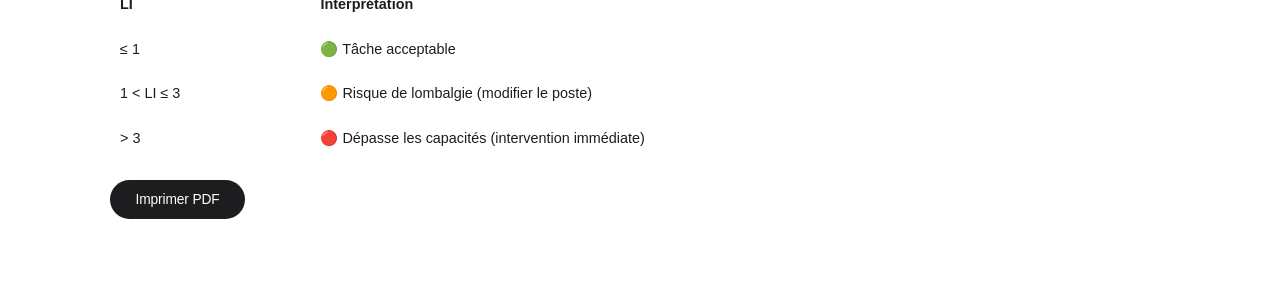
==== commit de8ed86a: "Update niosh.html" ====
--- a/niosh.html
+++ b/niosh.html
@@ -4,491 +4,159 @@
   <meta charset="UTF-8" />
   <meta name="viewport" content="width=device-width, initial-scale=1.0" />
   <title>Équation NIOSH — Arthur Le Boursicot</title>
-  <meta name="description" content="Outil interactif NIOSH pour l'évaluation du port de charges." />
-  <link rel="preconnect" href="https://fonts.googleapis.com" />
-  <link rel="preconnect" href="https://fonts.gstatic.com" crossorigin />
-  <link href="https://fonts.googleapis.com/css2?family=Syne:wght@400;600;700;800&family=Instrument+Sans:ital,wght@0,300;0,400;1,300&display=swap" rel="stylesheet" />
   <link rel="stylesheet" href="style.css" />
   <style>
-    .niosh-page{padding-top:6rem;padding-bottom:5rem}
-    .page-hero{padding:3rem 0;border-bottom:1px solid var(--border-light);margin-bottom:2.5rem}
-    .page-hero-inner{display:flex;align-items:flex-end;justify-content:space-between;gap:2rem;flex-wrap:wrap}
-    .page-tag{font-size:.68rem;font-weight:600;letter-spacing:.3em;text-transform:uppercase;color:var(--text-muted);margin-bottom:.8rem}
-    .page-title{font-family:var(--font-display);font-size:clamp(1.8rem,3vw,2.8rem);font-weight:800;letter-spacing:-.04em;line-height:1.1;color:var(--text-primary);margin-bottom:.6rem}
-    .page-sub{font-size:.88rem;color:var(--text-sec);max-width:480px;line-height:1.7}
-    .hero-scores{display:flex;gap:2rem;flex-shrink:0}
-    .hero-score-block{display:flex;flex-direction:column;align-items:flex-end;gap:3px}
-    .hero-score-label{font-size:.65rem;letter-spacing:.15em;text-transform:uppercase;color:var(--text-muted)}
-    .hero-score-sub{font-size:.7rem;color:var(--text-muted)}
-    .hero-score-num{font-family:var(--font-display);font-size:2.8rem;font-weight:800;letter-spacing:-.04em;line-height:1;color:var(--text-primary);transition:color .3s}
-    .nc{background:var(--card-bg);border-radius:var(--radius);box-shadow:var(--card-shadow);padding:1.75rem 2rem;margin-bottom:1rem}
-    .nct{display:flex;align-items:center;gap:10px;font-family:var(--font-display);font-size:.72rem;font-weight:700;letter-spacing:.2em;text-transform:uppercase;color:var(--text-muted);margin-bottom:1.4rem;padding-bottom:1rem;border-bottom:1px solid var(--border-light)}
-    .nct::before{content:'';display:block;width:2px;height:14px;background:var(--text-primary);border-radius:2px;flex-shrink:0}
-    .g2{display:grid;grid-template-columns:1fr 1fr;gap:1rem}
-    .g3{display:grid;grid-template-columns:1fr 1fr 1fr;gap:1rem}
-    .g4{display:grid;grid-template-columns:repeat(4,1fr);gap:.75rem}
-    .f{display:flex;flex-direction:column;gap:5px}
-    .f label{font-size:.72rem;font-weight:400;letter-spacing:.02em;color:var(--text-muted)}
-    .f input,.f select{font-family:var(--font-body);font-size:.88rem;font-weight:300;padding:9px 13px;border:1px solid var(--border);border-radius:var(--radius-sm);background:var(--bg-secondary);color:var(--text-primary);outline:none;transition:border-color .2s,background .2s;-webkit-appearance:none;width:100%}
-    .f input:focus,.f select:focus{border-color:var(--text-primary);background:var(--bg)}
-    .fc{font-family:var(--font-display);font-size:.9rem;font-weight:600;letter-spacing:-.02em;padding:9px 13px;background:var(--bg-secondary);border:1px solid var(--border-light);border-radius:var(--radius-sm);color:var(--text-primary);text-align:center}
-    .fh{font-size:.68rem;color:var(--text-muted);line-height:1.5}
-    .param-row{display:grid;grid-template-columns:1.2fr 1fr 1fr;gap:1rem;align-items:start;padding:14px 0;border-bottom:1px solid var(--border-light)}
-    .param-row:last-child{border-bottom:none}
-    .pl strong{display:block;font-size:.78rem;font-weight:600;color:var(--text-primary);margin-bottom:3px}
-    .pl span{font-size:.7rem;color:var(--text-muted);line-height:1.5}
-    .p2{display:grid;grid-template-columns:1fr 1fr;gap:6px}
-    .p3{display:grid;grid-template-columns:1fr 1fr 1fr;gap:6px}
-    .fb{font-family:var(--font-display);font-size:.82rem;font-weight:600;padding:8px 10px;background:var(--bg-secondary);border:1px solid var(--border-light);border-radius:var(--radius-sm);color:var(--text-primary);text-align:center;letter-spacing:-.01em}
-    .fl{font-size:.6rem;color:var(--text-muted);text-align:center;margin-top:2px}
-    .chip{background:var(--bg-secondary);border:1px solid var(--border-light);border-radius:var(--radius-sm);padding:12px;text-align:center}
-    .chip-label{font-size:.62rem;font-weight:600;letter-spacing:.08em;text-transform:uppercase;color:var(--text-muted);margin-bottom:5px}
-    .chip-val{font-family:var(--font-display);font-size:1.4rem;font-weight:700;letter-spacing:-.03em;color:var(--text-primary)}
-    .chip-sub{font-size:.6rem;color:var(--text-muted);margin-top:2px}
-    .rg{display:grid;grid-template-columns:1fr 1fr;gap:1rem;margin-bottom:1rem}
-    .rp{border-radius:var(--radius);padding:2rem 1.5rem;text-align:center;border:1px solid var(--border-light);background:var(--bg-secondary);transition:background .4s,border-color .4s}
-    .rp-tag{font-size:.65rem;font-weight:600;letter-spacing:.2em;text-transform:uppercase;color:var(--text-muted);margin-bottom:6px}
-    .rp-li{font-family:var(--font-display);font-size:2.8rem;font-weight:800;letter-spacing:-.05em;line-height:1;color:var(--text-primary);margin-bottom:4px;transition:color .4s}
-    .rp-unit{font-size:.75rem;color:var(--text-muted)}
-    .rp-verdict{margin-top:8px;font-size:.8rem;font-weight:300;color:var(--text-sec);transition:color .4s}
-    .ref-table{width:100%;border-collapse:collapse;font-size:.8rem;margin-top:1rem}
-    .ref-table th{font-size:.64rem;font-weight:600;letter-spacing:.1em;text-transform:uppercase;color:var(--text-muted);text-align:left;padding:6px 12px;border-bottom:1px solid var(--border-light)}
-    .ref-table td{padding:8px 12px;border-bottom:1px solid var(--border-light);color:var(--text-sec);font-weight:300}
-    .ref-table tr:last-child td{border-bottom:none}
-    .zdot{display:inline-block;width:8px;height:8px;border-radius:50%;margin-right:6px;vertical-align:middle}
-    .ib{display:flex;gap:10px;padding:10px 14px;background:var(--bg-secondary);border:1px solid var(--border-light);border-radius:var(--radius-sm);font-size:.76rem;color:var(--text-sec);line-height:1.5;margin-bottom:1.2rem}
-    .formula-box{font-size:.7rem;color:var(--text-muted);font-family:monospace;background:var(--bg-secondary);border:1px solid var(--border-light);border-radius:var(--radius-sm);padding:10px 14px;margin-top:1rem;line-height:2}
-    .back-link{display:inline-flex;align-items:center;gap:6px;font-size:.76rem;color:var(--text-muted);text-decoration:none;margin-bottom:1.5rem;transition:color .2s}
-    .back-link:hover{color:var(--text-primary)}
-    .print-btn{display:inline-flex;align-items:center;gap:8px;font-family:var(--font-body);font-size:.82rem;font-weight:400;padding:9px 18px;border:1px solid var(--border);border-radius:980px;background:var(--bg);color:var(--text-sec);cursor:pointer;text-decoration:none;transition:background .2s,color .2s;margin-top:1rem}
-    .print-btn:hover{background:var(--bg-secondary);color:var(--text-primary)}
-    .col-head{font-size:.7rem;font-weight:600;letter-spacing:.1em;text-transform:uppercase;color:var(--text-muted);padding:6px 0;margin-bottom:6px;border-bottom:1px solid var(--border-light);text-align:center}
-    @media(max-width:760px){.param-row,.g3,.rg{grid-template-columns:1fr}.g4{grid-template-columns:1fr 1fr}.page-hero-inner{flex-direction:column;align-items:flex-start}.hero-scores{align-items:flex-start}.nc{padding:1.25rem}}
-    @media(max-width:480px){.g4{grid-template-columns:1fr}.hero-scores{flex-direction:column;gap:1rem}}
-    @media print{.header,.back-link,.print-btn{display:none!important}.nc{box-shadow:none;border:1px solid #ddd;page-break-inside:avoid}body{background:white}}
+    .niosh-container { padding: 40px 0; }
+    .form-box { background: #fff; border: 1px solid var(--border-color); border-radius: 8px; padding: 20px; margin-bottom: 20px; }
+    .form-box h3 { border-bottom: 1px solid var(--border-color); padding-bottom: 10px; margin-bottom: 15px; font-size: 1.2rem; }
+    
+    .grid-2 { display: grid; grid-template-columns: 1fr 1fr; gap: 20px; }
+    .grid-4 { display: grid; grid-template-columns: repeat(auto-fit, minmax(200px, 1fr)); gap: 15px; }
+    
+    .field { margin-bottom: 15px; }
+    .field label { display: block; font-size: 0.85rem; font-weight: bold; margin-bottom: 5px; color: var(--text-gray); }
+    .field input, .field select { width: 100%; padding: 8px; border: 1px solid var(--border-color); border-radius: 4px; font-size: 1rem; }
+    .field input:focus { outline: none; border-color: var(--primary-blue); }
+    
+    .result-chip { background: var(--bg-light); padding: 15px; border-radius: 8px; text-align: center; border: 1px solid var(--light-blue); }
+    .result-val { font-size: 1.8rem; font-weight: bold; color: var(--primary-blue); margin: 5px 0; }
+    
+    .verdict-box { padding: 20px; text-align: center; border-radius: 8px; border: 1px solid var(--border-color); margin-top: 10px;}
+    .formula { background: var(--bg-light); padding: 15px; font-family: monospace; font-size: 0.85rem; margin-top: 20px; border-radius: 4px; }
+    
+    .ref-table { width: 100%; border-collapse: collapse; margin-top: 20px; font-size: 0.9rem; }
+    .ref-table th, .ref-table td { border: 1px solid var(--border-color); padding: 10px; text-align: left; }
+    .ref-table th { background: var(--bg-light); color: var(--primary-blue); }
+    
+    @media (max-width: 600px) { .grid-2 { grid-template-columns: 1fr; } }
   </style>
 </head>
 <body>
 
-  <header class="header" id="header">
+  <header class="header">
     <nav class="nav container">
-      <a href="index.html" class="nav-logo">ALB<span class="dot">.</span></a>
-      <button class="nav-toggle" id="nav-toggle" aria-label="Menu"><span></span><span></span></button>
-      <ul class="nav-links" id="nav-links">
-        <li><a href="index.html#about" class="nav-link">Profil</a></li>
-        <li><a href="index.html#work" class="nav-link">Outils</a></li>
-        <li><a href="index.html#contact" class="nav-link">Contact</a></li>
-      </ul>
+      <a href="index.html" class="nav-logo">ALB<span>.</span></a>
+      <a href="index.html" class="nav-link">← Retour</a>
     </nav>
   </header>
 
-  <main class="niosh-page">
-    <div class="container">
+  <main class="container niosh-container">
+    <div class="hero-badge">Outil ergonomique · Lombalgie</div>
+    <h1 class="hero-title" style="font-size: 2.5rem;">Équation de NIOSH</h1>
+    <p>Calcul de la Charge Maximale Admissible (CMA) et de l'Indice de Levée (LI).</p>
 
-      <a href="index.html" class="back-link">← Retour aux outils</a>
+    <div class="form-box mt-4">
+      <h3>Informations générales</h3>
+      <div class="grid-2">
+        <div class="field"><label>Tâche observée</label><input type="text" placeholder="Ex: port de sacs"></div>
+        <div class="field"><label>Genre</label><select><option>Homme</option><option>Femme</option></select></div>
+      </div>
+    </div>
 
-      <div class="page-hero">
-        <div class="page-hero-inner">
-          <div>
-            <p class="page-tag">Outil ergonomique · Port de charges · Lombalgie</p>
-            <h1 class="page-title">Équation de NIOSH</h1>
-            <p class="page-sub">Calcul de la Charge Maximale Admissible (CMA) et de l'Indice de Levée (LI) pour évaluer le risque de lombalgie lors de tâches de manutention manuelle.</p>
+    <div class="form-box">
+      <h3>Paramètres de levée (Origine & Destination)</h3>
+      <p style="font-size: 0.85rem; background: var(--bg-light); padding: 10px; border-radius: 4px;">Charge Constante FP est fixée à 23 kg. Remplissez les champs ci-dessous.</p>
+      
+      <div class="grid-2">
+        <div>
+          <h4 style="color:var(--primary-blue); margin: 15px 0;">Origine</h4>
+          <div class="field"><label>Charge manipulée CM (kg)</label><input type="number" id="cm_o" step="0.1" oninput="calc()"></div>
+          <div class="field"><label>Distance Horizontale H (cm)</label><input type="number" id="h_o" oninput="calc()"></div>
+          <div class="field"><label>Distance Verticale V (cm)</label><input type="number" id="v_o" oninput="calc()"></div>
+          <div class="field"><label>Angle Asymétrie A (°)</label><input type="number" id="a_o" oninput="calc()"></div>
+          <div class="field"><label>Fréquence F (lev./min)</label><input type="number" id="f_o" step="0.1" oninput="calc()"></div>
+          <div class="field"><label>Durée</label>
+            <select id="d_o" oninput="calc()"><option value="">—</option><option value="1">≤ 1 h</option><option value="2">> 1 h ≤ 2 h</option><option value="8">> 2 h ≤ 8 h</option></select>
           </div>
-          <div class="hero-scores">
-            <div class="hero-score-block">
-              <span class="hero-score-label">LI Origine</span>
-              <span class="hero-score-num" id="hero-li-o">—</span>
-              <span class="hero-score-sub">indice de levée</span>
-            </div>
-            <div class="hero-score-block">
-              <span class="hero-score-label">LI Destination</span>
-              <span class="hero-score-num" id="hero-li-d">—</span>
-              <span class="hero-score-sub">indice de levée</span>
-            </div>
+          <div class="field"><label>Qualité de Prise</label>
+            <select id="i_o" oninput="calc()"><option value="">—</option><option value="B">Bonne</option><option value="A">Acceptable</option><option value="M">Mauvaise</option></select>
+          </div>
+        </div>
+
+        <div>
+          <h4 style="color:var(--primary-blue); margin: 15px 0;">Destination</h4>
+          <div class="field"><label>Charge manipulée CM (kg)</label><input type="number" id="cm_d" step="0.1" oninput="calc()"></div>
+          <div class="field"><label>Distance Horizontale H (cm)</label><input type="number" id="h_d" oninput="calc()"></div>
+          <div class="field"><label>Distance Verticale V (cm)</label><input type="number" id="v_d" oninput="calc()"></div>
+          <div class="field"><label>Angle Asymétrie A (°)</label><input type="number" id="a_d" oninput="calc()"></div>
+          <div class="field"><label>Fréquence F (lev./min)</label><input type="number" id="f_d" step="0.1" oninput="calc()"></div>
+          <div class="field"><label>Durée</label>
+            <select id="d_d" oninput="calc()"><option value="">—</option><option value="1">≤ 1 h</option><option value="2">> 1 h ≤ 2 h</option><option value="8">> 2 h ≤ 8 h</option></select>
+          </div>
+          <div class="field"><label>Qualité de Prise</label>
+            <select id="i_d" oninput="calc()"><option value="">—</option><option value="B">Bonne</option><option value="A">Acceptable</option><option value="M">Mauvaise</option></select>
           </div>
         </div>
       </div>
+    </div>
 
-      <!-- INFOS -->
-      <div class="nc">
-        <div class="nct">Informations générales</div>
-        <div class="g3" style="margin-bottom:.8rem">
-          <div class="f"><label>Date</label><input type="date" id="info_date"></div>
-          <div class="f"><label>Tâche observée</label><input type="text" id="info_tache" placeholder="Ex : port de sacs de pommes de terre"></div>
-          <div class="f"><label>Évaluateur</label><input type="text" id="info_eval" placeholder="Votre nom"></div>
-        </div>
-        <div class="g3">
-          <div class="f"><label>Entreprise</label><input type="text" id="info_ent" placeholder="Ex : Collège Jean Moulin"></div>
-          <div class="f"><label>Département / Service</label><input type="text" id="info_dept" placeholder="Ex : Restauration collective"></div>
-          <div class="f"><label>Genre de l'opérateur</label>
-            <select id="info_genre">
-              <option value="">— Sélectionner —</option>
-              <option value="H">Homme</option>
-              <option value="F">Femme</option>
-            </select>
-          </div>
-        </div>
+    <div class="form-box">
+      <h3>Résultats</h3>
+      <div class="grid-4">
+        <div class="result-chip">CMA Origine<div class="result-val" id="r_cma_o">—</div>kg</div>
+        <div class="result-chip">LI Origine<div class="result-val" id="r_li_o">—</div>Indice</div>
+        <div class="result-chip">CMA Dest.<div class="result-val" id="r_cma_d">—</div>kg</div>
+        <div class="result-chip">LI Dest.<div class="result-val" id="r_li_d">—</div>Indice</div>
       </div>
 
-      <!-- PARAMÈTRES -->
-      <div class="nc">
-        <div class="nct">Paramètres de levée</div>
-        <div class="ib"><span>ℹ</span><span>Renseigner les valeurs à l'<strong>Origine</strong> (prise de la charge) et à la <strong>Destination</strong> (dépose). La Charge Constante FP est fixée à 23 kg par NIOSH. Laisser à 0 si les valeurs sont identiques à l'origine.</span></div>
-
-        <!-- En-têtes -->
-        <div class="param-row" style="padding-top:0;padding-bottom:8px;border-bottom:2px solid var(--border)">
-          <div style="font-size:.7rem;font-weight:600;letter-spacing:.1em;text-transform:uppercase;color:var(--text-muted)">Paramètre</div>
-          <div class="col-head">Origine</div>
-          <div class="col-head">Destination</div>
-        </div>
-
-        <!-- Charge manipulée -->
-        <div class="param-row">
-          <div class="pl"><strong>Charge manipulée (CM)</strong><span>Poids réel de la charge soulevée en kg</span></div>
-          <div class="f"><label>CM (kg)</label><input type="number" id="cm_o" value="" min="0" step="0.1" oninput="calc()" placeholder="0"></div>
-          <div class="f"><label>CM (kg)</label><input type="number" id="cm_d" value="" min="0" step="0.1" oninput="calc()" placeholder="0"></div>
-        </div>
-
-        <!-- Charge constante -->
-        <div class="param-row">
-          <div class="pl"><strong>Charge Constante (FP)</strong><span>Valeur normative NIOSH — fixée à 23 kg</span></div>
-          <div><div class="fc">FP = 23 kg</div></div>
-          <div><div class="fc">FP = 23 kg</div></div>
-        </div>
-
-        <!-- Distance horizontale H -->
-        <div class="param-row">
-          <div class="pl"><strong>Distance Horizontale (H)</strong><span>Distance entre le milieu des chevilles et la projection des mains sur le sol lors de la prise (cm)</span></div>
-          <div>
-            <div class="p2">
-              <div class="f"><label>H (cm)</label><input type="number" id="h_o" value="" min="0" step="1" oninput="calc()" placeholder="0"></div>
-              <div><div class="fb" id="fh_o">—</div><div class="fl">FH = 25/H</div></div>
-            </div>
-          </div>
-          <div>
-            <div class="p2">
-              <div class="f"><label>H (cm)</label><input type="number" id="h_d" value="" min="0" step="1" oninput="calc()" placeholder="0"></div>
-              <div><div class="fb" id="fh_d">—</div><div class="fl">FH = 25/H</div></div>
-            </div>
-          </div>
-        </div>
-
-        <!-- Distance verticale V -->
-        <div class="param-row">
-          <div class="pl"><strong>Distance Verticale (V)</strong><span>Hauteur des mains par rapport au sol lors de la prise de la charge (cm)</span></div>
-          <div>
-            <div class="p2">
-              <div class="f"><label>V (cm)</label><input type="number" id="v_o" value="" min="0" step="1" oninput="calc()" placeholder="0"></div>
-              <div><div class="fb" id="fv_o">—</div><div class="fl">1−(0,003|V−75|)</div></div>
-            </div>
-          </div>
-          <div>
-            <div class="p2">
-              <div class="f"><label>V (cm)</label><input type="number" id="v_d" value="" min="0" step="1" oninput="calc()" placeholder="0"></div>
-              <div><div class="fb" id="fv_d">—</div><div class="fl">1−(0,003|V−75|)</div></div>
-            </div>
-          </div>
-        </div>
-
-        <!-- Déplacement vertical D -->
-        <div class="param-row">
-          <div class="pl"><strong>Déplacement Vertical (D)</strong><span>Calculé automatiquement à partir de V Origine et V Destination. Représente la distance verticale parcourue par la charge (cm)</span></div>
-          <div>
-            <div class="p2">
-              <div><div class="fb" id="d_calc">—</div><div class="fl">|V dest − V orig|</div></div>
-              <div><div class="fb" id="fd_o">—</div><div class="fl">0,82+(4,5/D)</div></div>
-            </div>
-          </div>
-          <div>
-            <div class="p2">
-              <div><div class="fb" id="d_calc2">—</div><div class="fl">même valeur</div></div>
-              <div><div class="fb" id="fd_d">—</div><div class="fl">0,82+(4,5/D)</div></div>
-            </div>
-          </div>
-        </div>
-
-        <!-- Angle d'asymétrie A -->
-        <div class="param-row">
-          <div class="pl"><strong>Angle d'Asymétrie (A)</strong><span>Angle de rotation du tronc par rapport aux pieds lors du levage (°). 0° si pas de rotation.</span></div>
-          <div>
-            <div class="p2">
-              <div class="f"><label>A (°)</label><input type="number" id="a_o" value="" min="0" max="135" step="1" oninput="calc()" placeholder="0"></div>
-              <div><div class="fb" id="fa_o">—</div><div class="fl">1−(0,0032×A)</div></div>
-            </div>
-          </div>
-          <div>
-            <div class="p2">
-              <div class="f"><label>A (°)</label><input type="number" id="a_d" value="" min="0" max="135" step="1" oninput="calc()" placeholder="0"></div>
-              <div><div class="fb" id="fa_d">—</div><div class="fl">1−(0,0032×A)</div></div>
-            </div>
-          </div>
-        </div>
-
-        <!-- Fréquence F -->
-        <div class="param-row">
-          <div class="pl"><strong>Fréquence de levée (F)</strong><span>Nombre de levées par minute et durée continue de manutention (d)</span></div>
-          <div>
-            <div class="p3" style="margin-bottom:0">
-              <div class="f"><label>F (lev./min)</label><input type="number" id="f_o" value="" min="0" step="0.1" oninput="calc()" placeholder="0"></div>
-              <div class="f"><label>Durée (d)</label>
-                <select id="d_o" oninput="calc()">
-                  <option value="">—</option>
-                  <option value="1">≤ 1 h</option>
-                  <option value="2">&gt; 1 h ≤ 2 h</option>
-                  <option value="8">&gt; 2 h ≤ 8 h</option>
-                </select>
-              </div>
-              <div><div class="fb" id="ff_o">—</div><div class="fl">Table B</div></div>
-            </div>
-          </div>
-          <div>
-            <div class="p3" style="margin-bottom:0">
-              <div class="f"><label>F (lev./min)</label><input type="number" id="f_d" value="" min="0" step="0.1" oninput="calc()" placeholder="0"></div>
-              <div class="f"><label>Durée (d)</label>
-                <select id="d_d" oninput="calc()">
-                  <option value="">—</option>
-                  <option value="1">≤ 1 h</option>
-                  <option value="2">&gt; 1 h ≤ 2 h</option>
-                  <option value="8">&gt; 2 h ≤ 8 h</option>
-                </select>
-              </div>
-              <div><div class="fb" id="ff_d">—</div><div class="fl">Table B</div></div>
-            </div>
-          </div>
-        </div>
-
-        <!-- Prise I -->
-        <div class="param-row">
-          <div class="pl"><strong>Prise (I)</strong><span>Bonne : poignée intégrée ou prise sûre.<br>Acceptable : prise partielle sans poignée.<br>Mauvaise : prise difficile ou instable.</span></div>
-          <div>
-            <div class="p2">
-              <div class="f"><label>Prise</label>
-                <select id="i_o" oninput="calc()">
-                  <option value="">—</option>
-                  <option value="B">Bonne</option>
-                  <option value="A">Acceptable</option>
-                  <option value="M">Mauvaise</option>
-                </select>
-              </div>
-              <div><div class="fb" id="fi_o">—</div><div class="fl">Table C</div></div>
-            </div>
-          </div>
-          <div>
-            <div class="p2">
-              <div class="f"><label>Prise</label>
-                <select id="i_d" oninput="calc()">
-                  <option value="">—</option>
-                  <option value="B">Bonne</option>
-                  <option value="A">Acceptable</option>
-                  <option value="M">Mauvaise</option>
-                </select>
-              </div>
-              <div><div class="fb" id="fi_d">—</div><div class="fl">Table C</div></div>
-            </div>
-          </div>
-        </div>
-
+      <div class="grid-2" style="margin-top: 15px;">
+        <div class="verdict-box" id="panel_o"><strong>Origine :</strong> <span id="verdict_o">En attente</span></div>
+        <div class="verdict-box" id="panel_d"><strong>Destination :</strong> <span id="verdict_d">En attente</span></div>
       </div>
 
-      <!-- RÉSULTATS -->
-      <div class="nc">
-        <div class="nct">Résultats</div>
+      <div class="formula" id="formula_box">En attente des données...</div>
 
-        <div class="g4" style="margin-bottom:1rem">
-          <div class="chip"><div class="chip-label">CMA Origine</div><div class="chip-val" id="r_cma_o">—</div><div class="chip-sub">kg admissibles</div></div>
-          <div class="chip"><div class="chip-label">LI Origine</div><div class="chip-val" id="r_li_o">—</div><div class="chip-sub">indice de levée</div></div>
-          <div class="chip"><div class="chip-label">CMA Destination</div><div class="chip-val" id="r_cma_d">—</div><div class="chip-sub">kg admissibles</div></div>
-          <div class="chip"><div class="chip-label">LI Destination</div><div class="chip-val" id="r_li_d">—</div><div class="chip-sub">indice de levée</div></div>
-        </div>
-
-        <div class="rg">
-          <div class="rp" id="panel_o">
-            <div class="rp-tag">Origine</div>
-            <div class="rp-li" id="res_li_o">—</div>
-            <div class="rp-unit">Indice de levée</div>
-            <div class="rp-verdict" id="verdict_o">En attente de données</div>
-          </div>
-          <div class="rp" id="panel_d">
-            <div class="rp-tag">Destination</div>
-            <div class="rp-li" id="res_li_d">—</div>
-            <div class="rp-unit">Indice de levée</div>
-            <div class="rp-verdict" id="verdict_d">En attente de données</div>
-          </div>
-        </div>
-
-        <div class="formula-box" id="formula_box">CMA = FP × FH × FV × FD × FA × FF × FI &nbsp;·&nbsp; LI = CM / CMA</div>
-
-        <p style="font-size:.68rem;font-weight:600;letter-spacing:.2em;text-transform:uppercase;color:var(--text-muted);margin:1.4rem 0 .8rem">Tableau de référence</p>
-        <table class="ref-table">
-          <thead><tr><th>Indice de levée (LI)</th><th>Interprétation</th><th>Action recommandée</th></tr></thead>
-          <tbody>
-            <tr><td><span class="zdot" style="background:#1a7a3e"></span>LI ≤ 1</td><td>Tâche acceptable</td><td>Aucune action requise</td></tr>
-            <tr><td><span class="zdot" style="background:#b84e10"></span>1 &lt; LI ≤ 3</td><td>Risque de lombalgie</td><td>Modification du poste à envisager</td></tr>
-            <tr><td><span class="zdot" style="background:#9b1c1c"></span>LI &gt; 3</td><td>Dépasse les capacités physiques</td><td>Intervention immédiate nécessaire</td></tr>
-          </tbody>
-        </table>
-
-        <button class="print-btn" onclick="window.print()">Imprimer / Exporter PDF</button>
-      </div>
-
+      <table class="ref-table">
+        <tr><th>LI</th><th>Interprétation</th></tr>
+        <tr><td>≤ 1</td><td>🟢 Tâche acceptable</td></tr>
+        <tr><td>1 < LI ≤ 3</td><td>🟠 Risque de lombalgie (modifier le poste)</td></tr>
+        <tr><td>> 3</td><td>🔴 Dépasse les capacités (intervention immédiate)</td></tr>
+      </table>
+      
+      <button class="btn btn-primary" style="margin-top: 20px;" onclick="window.print()">Imprimer PDF</button>
     </div>
   </main>
 
-  <footer class="footer">
-    <div class="container footer-inner">
-      <span class="nav-logo">ALB<span class="dot">.</span></span>
-      <p class="footer-copy">© 2026 Arthur Le Boursicot — Rennes · Outils libres de droit</p>
-    </div>
-  </footer>
-
   <script>
-    /* Nav */
-    const header=document.getElementById('header');
-    window.addEventListener('scroll',()=>header.classList.toggle('scrolled',window.scrollY>40),{passive:true});
-    const toggle=document.getElementById('nav-toggle'),links=document.getElementById('nav-links');
-    toggle.addEventListener('click',()=>{const o=links.classList.toggle('open');toggle.classList.toggle('open',o)});
-    links.querySelectorAll('.nav-link').forEach(l=>l.addEventListener('click',()=>{links.classList.remove('open');toggle.classList.remove('open')}));
-  </script>
-
-  <script>
-    /* Table B — FF */
-    const TB=[
-      [0.2, 1.00,1.00,0.95,0.95,0.85,0.85],
-      [0.5, 0.97,0.97,0.92,0.92,0.81,0.81],
-      [1,   0.94,0.94,0.88,0.88,0.75,0.75],
-      [2,   0.91,0.91,0.84,0.84,0.65,0.65],
-      [3,   0.88,0.88,0.79,0.79,0.55,0.55],
-      [4,   0.84,0.84,0.72,0.72,0.45,0.45],
-      [5,   0.80,0.80,0.60,0.60,0.35,0.35],
-      [6,   0.75,0.75,0.50,0.50,0.27,0.27],
-      [7,   0.70,0.70,0.42,0.42,0.22,0.22],
-      [8,   0.60,0.60,0.35,0.35,0.18,0.18],
-      [9,   0.52,0.52,0.30,0.30,0.00,0.15],
-      [10,  0.45,0.45,0.26,0.26,0.00,0.13],
-      [11,  0.41,0.41,0.00,0.23,0.00,0.00],
-      [12,  0.37,0.37,0.00,0.21,0.00,0.00],
-      [13,  0.00,0.34,0.00,0.00,0.00,0.00],
-      [14,  0.00,0.31,0.00,0.00,0.00,0.00],
-      [15,  0.00,0.28,0.00,0.00,0.00,0.00],
-      [999, 0.00,0.00,0.00,0.00,0.00,0.00],
-    ];
-
-    function getFF(f,d,v){
-      if(f===null||d===null)return null;
-      const vge=v>=30?1:0;
-      let col;
-      if(d<=1)col=1+vge;
-      else if(d<=2)col=3+vge;
-      else col=5+vge;
-      for(let i=0;i<TB.length;i++){if(f<=TB[i][0])return TB[i][col];}
-      return 0;
-    }
-
-    function getFI(p,v){
-      if(!p)return null;
-      if(p==='B')return 1.00;
-      if(p==='A')return v>=75?1.00:0.95;
-      if(p==='M')return 0.90;
-      return null;
-    }
-
+    /* LE SCRIPT DE CALCUL RESTE INTACT POUR NE PAS CASSER LA LOGIQUE */
+    const TB=[[0.2,1,1,0.95,0.95,0.85,0.85],[0.5,0.97,0.97,0.92,0.92,0.81,0.81],[1,0.94,0.94,0.88,0.88,0.75,0.75],[2,0.91,0.91,0.84,0.84,0.65,0.65],[3,0.88,0.88,0.79,0.79,0.55,0.55],[4,0.84,0.84,0.72,0.72,0.45,0.45],[5,0.8,0.8,0.6,0.6,0.35,0.35],[6,0.75,0.75,0.5,0.5,0.27,0.27],[7,0.7,0.7,0.42,0.42,0.22,0.22],[8,0.6,0.6,0.35,0.35,0.18,0.18],[9,0.52,0.52,0.3,0.3,0,0.15],[10,0.45,0.45,0.26,0.26,0,0.13],[11,0.41,0.41,0,0.23,0,0],[12,0.37,0.37,0,0.21,0,0],[13,0,0.34,0,0,0,0],[14,0,0.31,0,0,0,0],[15,0,0.28,0,0,0,0],[999,0,0,0,0,0,0]];
+    function getFF(f,d,v){if(f===null||d===null)return null;const vge=v>=30?1:0;let col;if(d<=1)col=1+vge;else if(d<=2)col=3+vge;else col=5+vge;for(let i=0;i<TB.length;i++){if(f<=TB[i][0])return TB[i][col];}return 0;}
+    function getFI(p,v){if(!p)return null;if(p==='B')return 1;if(p==='A')return v>=75?1:0.95;if(p==='M')return 0.9;return null;}
     function g(id){return document.getElementById(id);}
     function num(id){const v=parseFloat(g(id).value);return isNaN(v)?null:v;}
     function fmt(n,d=2){if(n===null||!isFinite(n))return '—';return n.toFixed(d).replace('.',',');}
-
-    function factors(s){
-      const h=num('h_'+s), v=num('v_'+s), a=num('a_'+s);
-      const f=num('f_'+s), d=g('d_'+s).value?parseFloat(g('d_'+s).value):null;
-      const i=g('i_'+s).value;
-      const fh=h!==null&&h>0?Math.min(1,25/h):null;
-      const fv=v!==null?Math.max(0,1-0.003*Math.abs(v-75)):null;
-      const fa=a!==null?Math.max(0,1-0.0032*a):null;
-      const ff=(f!==null&&d!==null)?getFF(f,d,v!==null?v:0):null;
-      const fi=i?getFI(i,v!==null?v:0):null;
-      return{h,v,a,f,d,fh,fv,fa,ff,fi};
-    }
-
-    function setPanel(pid,lid,vid,li){
-      const p=g(pid),le=g(lid),ve=g(vid);
-      if(li===null||!isFinite(li)){
-        p.style.background='var(--bg-secondary)';p.style.borderColor='var(--border-light)';
-        le.style.color='var(--text-primary)';ve.textContent='En attente de données';ve.style.color='';return;
-      }
-      let bg,col,txt;
-      if(li<=1){bg='#f0faf4';col='#1a7a3e';txt='Tâche de manutention acceptable.';}
-      else if(li<=3){bg='#fff7f0';col='#b84e10';txt='Risque de lombalgie — modification du poste à envisager.';}
-      else{bg='#fff5f5';col='#9b1c1c';txt='Dépasse les capacités physiques — intervention immédiate nécessaire.';}
-      p.style.background=bg;p.style.borderColor=col;
-      le.style.color=col;ve.textContent=txt;ve.style.color=col;
+    function factors(s){const h=num('h_'+s),v=num('v_'+s),a=num('a_'+s),f=num('f_'+s),d=g('d_'+s).value?parseFloat(g('d_'+s).value):null,i=g('i_'+s).value;const fh=h!==null&&h>0?Math.min(1,25/h):null,fv=v!==null?Math.max(0,1-0.003*Math.abs(v-75)):null,fa=a!==null?Math.max(0,1-0.0032*a):null,ff=(f!==null&&d!==null)?getFF(f,d,v!==null?v:0):null,fi=i?getFI(i,v!==null?v:0):null;return{h,v,a,f,d,fh,fv,fa,ff,fi};}
+    
+    function setPanel(pid,vid,li){
+      const p=g(pid),ve=g(vid);
+      if(li===null||!isFinite(li)){p.style.borderColor='var(--border-color)';ve.textContent='En attente de données';ve.style.color='';return;}
+      let col,txt;
+      if(li<=1){col='#1a7a3e';txt='Tâche acceptable';}else if(li<=3){col='#b84e10';txt='Risque de lombalgie';}else{col='#9b1c1c';txt='Intervention immédiate';}
+      p.style.borderColor=col;ve.textContent=txt;ve.style.color=col;
     }
 
     function calc(){
-      const fo=factors('o'), fd=factors('d');
-
-      /* D commun */
+      const fo=factors('o'),fd=factors('d');
       const D=(fo.v!==null&&fd.v!==null)?Math.abs(fd.v-fo.v):null;
       const fdv=D!==null?(D>0?Math.min(1,0.82+4.5/D):1):null;
+      const cm_o=num('cm_o');let cma_o=null,li_o=null;
+      if(fo.fh!==null&&fo.fv!==null&&fo.fa!==null&&fo.ff!==null&&fo.fi!==null&&fdv!==null){cma_o=23*fo.fh*fo.fv*fdv*fo.fa*fo.ff*fo.fi;if(cm_o!==null&&cm_o>0&&cma_o>0)li_o=cm_o/cma_o;}
+      const cm_d=num('cm_d');let cma_d=null,li_d=null;
+      if(fd.fh!==null&&fd.fv!==null&&fd.fa!==null&&fd.ff!==null&&fd.fi!==null&&fdv!==null){cma_d=23*fd.fh*fd.fv*fdv*fd.fa*fd.ff*fd.fi;if(cm_d!==null&&cm_d>0&&cma_d>0)li_d=cm_d/cma_d;}
 
-      /* Afficher facteurs O */
-      g('fh_o').textContent=fmt(fo.fh);g('fv_o').textContent=fmt(fo.fv);
-      g('fa_o').textContent=fmt(fo.fa);g('ff_o').textContent=fmt(fo.ff);
-      g('fi_o').textContent=fmt(fo.fi);g('fd_o').textContent=fmt(fdv);
-
-      /* Afficher facteurs D */
-      g('fh_d').textContent=fmt(fd.fh);g('fv_d').textContent=fmt(fd.fv);
-      g('fa_d').textContent=fmt(fd.fa);g('ff_d').textContent=fmt(fd.ff);
-      g('fi_d').textContent=fmt(fd.fi);g('fd_d').textContent=fmt(fdv);
-
-      /* D affiché */
-      const ds=D!==null?D.toFixed(0)+' cm':'—';
-      g('d_calc').textContent=ds;g('d_calc2').textContent=ds;
-
-      /* CMA / LI Origine */
-      const cm_o=num('cm_o');
-      let cma_o=null,li_o=null;
-      if(fo.fh!==null&&fo.fv!==null&&fo.fa!==null&&fo.ff!==null&&fo.fi!==null&&fdv!==null){
-        cma_o=23*fo.fh*fo.fv*fdv*fo.fa*fo.ff*fo.fi;
-        if(cm_o!==null&&cm_o>0&&cma_o>0)li_o=cm_o/cma_o;
-      }
-
-      /* CMA / LI Destination */
-      const cm_d=num('cm_d');
-      let cma_d=null,li_d=null;
-      if(fd.fh!==null&&fd.fv!==null&&fd.fa!==null&&fd.ff!==null&&fd.fi!==null&&fdv!==null){
-        cma_d=23*fd.fh*fd.fv*fdv*fd.fa*fd.ff*fd.fi;
-        if(cm_d!==null&&cm_d>0&&cma_d>0)li_d=cm_d/cma_d;
-      }
-
-      /* Chips */
-      g('r_cma_o').textContent=cma_o!==null?fmt(cma_o,1)+' kg':'—';
+      g('r_cma_o').textContent=cma_o!==null?fmt(cma_o,1):'—';
       g('r_li_o').textContent=li_o!==null?fmt(li_o,2):'—';
-      g('r_cma_d').textContent=cma_d!==null?fmt(cma_d,1)+' kg':'—';
+      g('r_cma_d').textContent=cma_d!==null?fmt(cma_d,1):'—';
       g('r_li_d').textContent=li_d!==null?fmt(li_d,2):'—';
 
-      /* Panels */
-      g('res_li_o').textContent=li_o!==null?fmt(li_o,2):'—';
-      g('res_li_d').textContent=li_d!==null?fmt(li_d,2):'—';
-      setPanel('panel_o','res_li_o','verdict_o',li_o);
-      setPanel('panel_d','res_li_d','verdict_d',li_d);
+      setPanel('panel_o','verdict_o',li_o);
+      setPanel('panel_d','verdict_d',li_d);
 
-      /* Hero */
-      g('hero-li-o').textContent=li_o!==null?fmt(li_o,2):'—';
-      g('hero-li-d').textContent=li_d!==null?fmt(li_d,2):'—';
-      if(li_o!==null){g('hero-li-o').style.color=li_o<=1?'#1a7a3e':li_o<=3?'#b84e10':'#9b1c1c';}
-      if(li_d!==null){g('hero-li-d').style.color=li_d<=1?'#1a7a3e':li_d<=3?'#b84e10':'#9b1c1c';}
-
-      /* Formule */
-      const str_o=cma_o!==null
-        ?'Origine : CMA = 23 × '+fmt(fo.fh)+' × '+fmt(fo.fv)+' × '+fmt(fdv)+' × '+fmt(fo.fa)+' × '+fmt(fo.ff)+' × '+fmt(fo.fi)+' = '+fmt(cma_o,2)+' kg  →  LI = '+(cm_o!==null?cm_o:'?')+' / '+fmt(cma_o,2)+' = '+fmt(li_o,2)
-        :'Origine : données incomplètes';
-      const str_d=cma_d!==null
-        ?'Destination : CMA = 23 × '+fmt(fd.fh)+' × '+fmt(fd.fv)+' × '+fmt(fdv)+' × '+fmt(fd.fa)+' × '+fmt(fd.ff)+' × '+fmt(fd.fi)+' = '+fmt(cma_d,2)+' kg  →  LI = '+(cm_d!==null?cm_d:'?')+' / '+fmt(cma_d,2)+' = '+fmt(li_d,2)
-        :'Destination : données incomplètes';
+      const str_o=cma_o!==null?'Origine: CMA = 23 × '+fmt(fo.fh)+' × '+fmt(fo.fv)+' × '+fmt(fdv)+' × '+fmt(fo.fa)+' × '+fmt(fo.ff)+' × '+fmt(fo.fi)+' = '+fmt(cma_o,2)+' kg':'Origine : données incomplètes';
+      const str_d=cma_d!==null?'Destination: CMA = 23 × '+fmt(fd.fh)+' × '+fmt(fd.fv)+' × '+fmt(fdv)+' × '+fmt(fd.fa)+' × '+fmt(fd.ff)+' × '+fmt(fd.fi)+' = '+fmt(cma_d,2)+' kg':'Destination : données incomplètes';
       g('formula_box').innerHTML=str_o+'<br>'+str_d;
     }
-
     calc();
   </script>
-
 </body>
 </html>
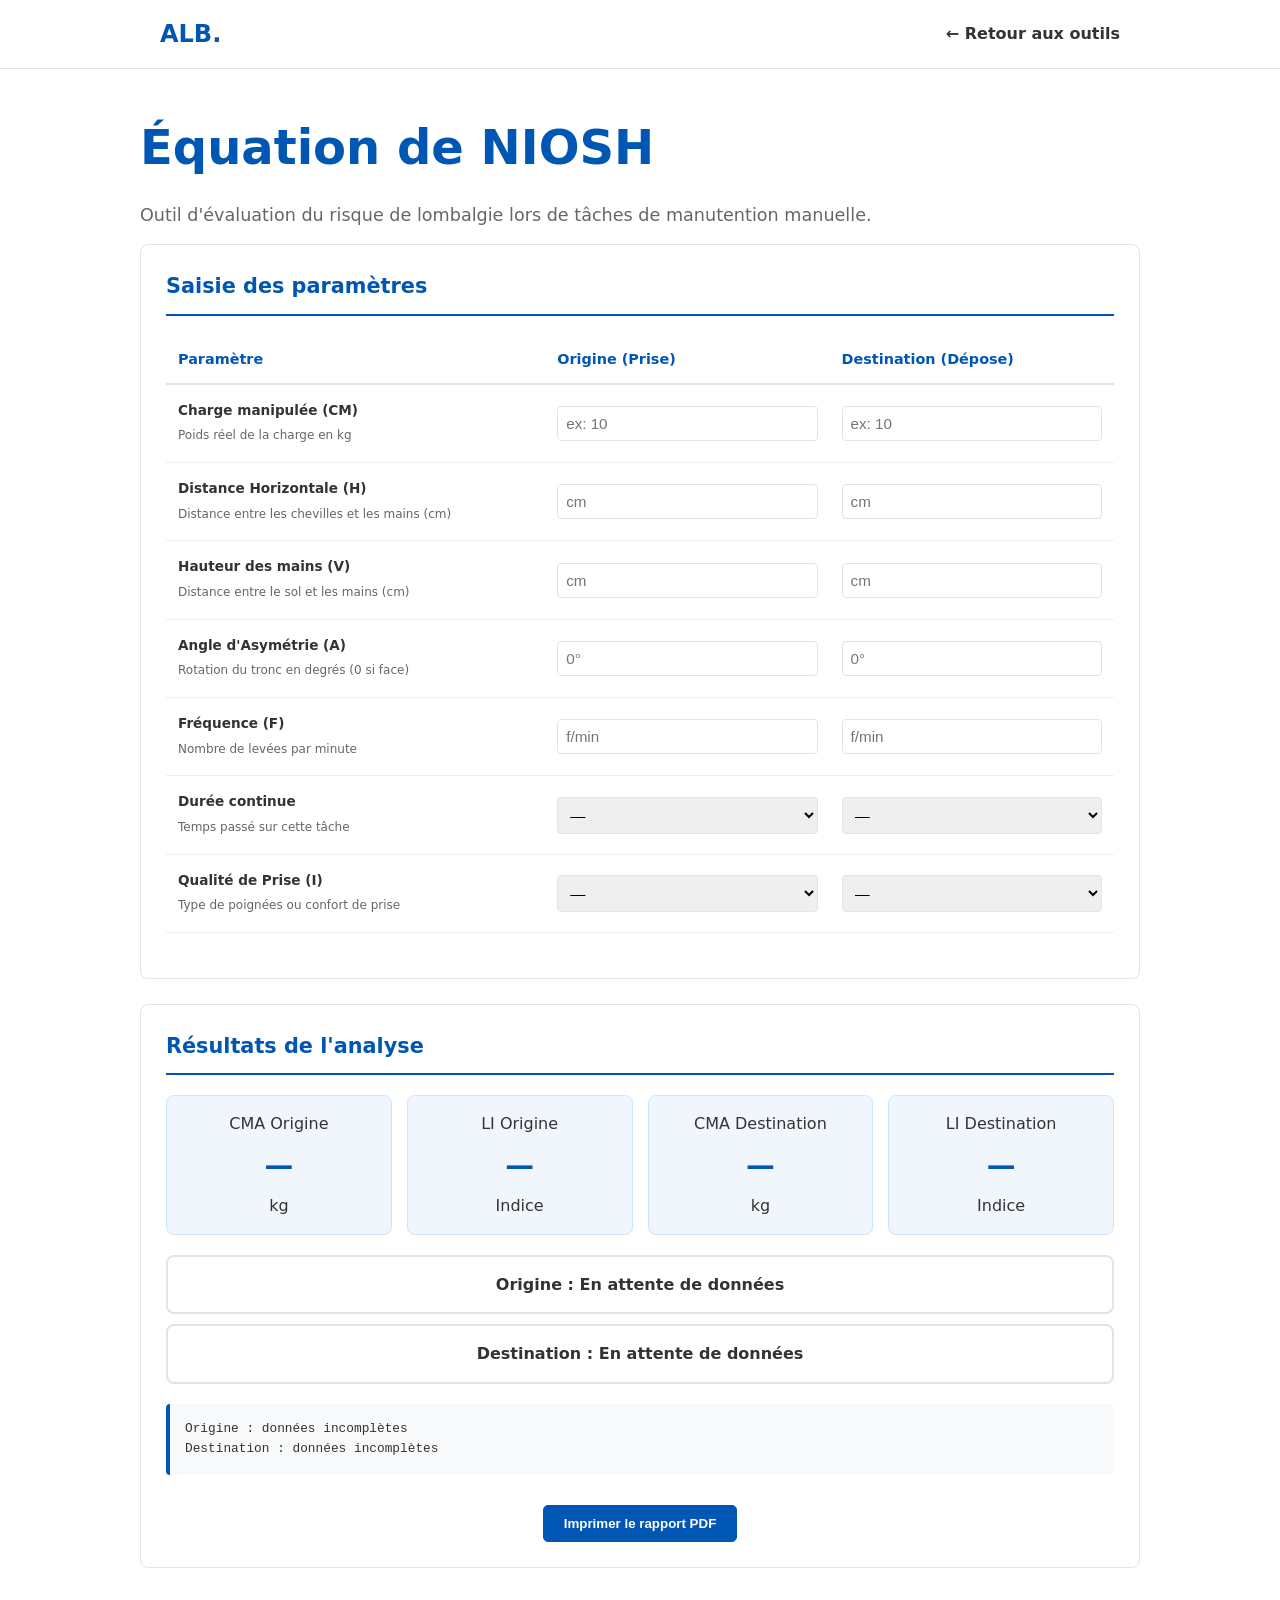
==== commit fb741210: "Update niosh.html" ====
--- a/niosh.html
+++ b/niosh.html
@@ -7,28 +7,35 @@
   <link rel="stylesheet" href="style.css" />
   <style>
     .niosh-container { padding: 40px 0; }
-    .form-box { background: #fff; border: 1px solid var(--border-color); border-radius: 8px; padding: 20px; margin-bottom: 20px; }
-    .form-box h3 { border-bottom: 1px solid var(--border-color); padding-bottom: 10px; margin-bottom: 15px; font-size: 1.2rem; }
-    
-    .grid-2 { display: grid; grid-template-columns: 1fr 1fr; gap: 20px; }
+    .form-box { background: #fff; border: 1px solid var(--border-color); border-radius: 8px; padding: 25px; margin-bottom: 25px; }
+    .form-box h3 { border-bottom: 2px solid var(--primary-blue); padding-bottom: 10px; margin-bottom: 20px; font-size: 1.3rem; }
+    
+    /* Style du Tableau de Saisie */
+    .input-table { width: 100%; border-collapse: collapse; margin-bottom: 20px; }
+    .input-table th { text-align: left; padding: 12px; border-bottom: 2px solid var(--border-color); color: var(--primary-blue); font-size: 0.9rem; }
+    .input-table td { padding: 15px 12px; border-bottom: 1px solid #eee; vertical-align: middle; }
+    .input-table tr:hover { background-color: #fcfdfe; }
+    
+    .param-info { font-size: 0.85rem; font-weight: bold; color: var(--text-dark); display: block; }
+    .param-desc { font-size: 0.75rem; color: var(--text-gray); font-weight: normal; }
+    
+    .field input, .field select { width: 100%; padding: 8px; border: 1px solid var(--border-color); border-radius: 4px; font-size: 0.95rem; }
+    .field input:focus { border-color: var(--primary-blue); outline: none; box-shadow: 0 0 0 2px var(--light-blue); }
+
+    /* Résultats */
     .grid-4 { display: grid; grid-template-columns: repeat(auto-fit, minmax(200px, 1fr)); gap: 15px; }
-    
-    .field { margin-bottom: 15px; }
-    .field label { display: block; font-size: 0.85rem; font-weight: bold; margin-bottom: 5px; color: var(--text-gray); }
-    .field input, .field select { width: 100%; padding: 8px; border: 1px solid var(--border-color); border-radius: 4px; font-size: 1rem; }
-    .field input:focus { outline: none; border-color: var(--primary-blue); }
-    
     .result-chip { background: var(--bg-light); padding: 15px; border-radius: 8px; text-align: center; border: 1px solid var(--light-blue); }
     .result-val { font-size: 1.8rem; font-weight: bold; color: var(--primary-blue); margin: 5px 0; }
-    
-    .verdict-box { padding: 20px; text-align: center; border-radius: 8px; border: 1px solid var(--border-color); margin-top: 10px;}
-    .formula { background: var(--bg-light); padding: 15px; font-family: monospace; font-size: 0.85rem; margin-top: 20px; border-radius: 4px; }
-    
-    .ref-table { width: 100%; border-collapse: collapse; margin-top: 20px; font-size: 0.9rem; }
-    .ref-table th, .ref-table td { border: 1px solid var(--border-color); padding: 10px; text-align: left; }
-    .ref-table th { background: var(--bg-light); color: var(--primary-blue); }
-    
-    @media (max-width: 600px) { .grid-2 { grid-template-columns: 1fr; } }
+    .verdict-box { padding: 15px; text-align: center; border-radius: 8px; border: 2px solid var(--border-color); margin-top: 10px; font-weight: bold; }
+    .formula { background: #f8f9fa; padding: 15px; font-family: monospace; font-size: 0.8rem; border-radius: 4px; border-left: 4px solid var(--primary-blue); margin-top: 20px; }
+
+    @media (max-width: 768px) {
+      .input-table, .input-table tr, .input-table td, .input-table th { display: block; width: 100%; }
+      .input-table th { display: none; }
+      .input-table td { border-bottom: none; padding: 10px 5px; }
+      .input-table tr { border-bottom: 2px solid var(--bg-light); padding: 15px 0; }
+      .input-table td::before { content: attr(data-label); font-weight: bold; color: var(--primary-blue); display: block; margin-bottom: 5px; font-size: 0.8rem; }
+    }
   </style>
 </head>
 <body>
@@ -36,89 +43,137 @@
   <header class="header">
     <nav class="nav container">
       <a href="index.html" class="nav-logo">ALB<span>.</span></a>
-      <a href="index.html" class="nav-link">← Retour</a>
+      <a href="index.html" class="nav-link">← Retour aux outils</a>
     </nav>
   </header>
 
   <main class="container niosh-container">
-    <div class="hero-badge">Outil ergonomique · Lombalgie</div>
-    <h1 class="hero-title" style="font-size: 2.5rem;">Équation de NIOSH</h1>
-    <p>Calcul de la Charge Maximale Admissible (CMA) et de l'Indice de Levée (LI).</p>
-
-    <div class="form-box mt-4">
-      <h3>Informations générales</h3>
-      <div class="grid-2">
-        <div class="field"><label>Tâche observée</label><input type="text" placeholder="Ex: port de sacs"></div>
-        <div class="field"><label>Genre</label><select><option>Homme</option><option>Femme</option></select></div>
-      </div>
+    <h1 class="hero-title">Équation de NIOSH</h1>
+    <p>Outil d'évaluation du risque de lombalgie lors de tâches de manutention manuelle.</p>
+
+    <div class="form-box">
+      <h3>Saisie des paramètres</h3>
+      <table class="input-table">
+        <thead>
+          <tr>
+            <th style="width: 40%;">Paramètre</th>
+            <th style="width: 30%;">Origine (Prise)</th>
+            <th style="width: 30%;">Destination (Dépose)</th>
+          </tr>
+        </thead>
+        <tbody>
+          <tr>
+            <td>
+              <span class="param-info">Charge manipulée (CM)</span>
+              <span class="param-desc">Poids réel de la charge en kg</span>
+            </td>
+            <td data-label="Origine" class="field"><input type="number" id="cm_o" step="0.1" oninput="calc()" placeholder="ex: 10"></td>
+            <td data-label="Destination" class="field"><input type="number" id="cm_d" step="0.1" oninput="calc()" placeholder="ex: 10"></td>
+          </tr>
+          <tr>
+            <td>
+              <span class="param-info">Distance Horizontale (H)</span>
+              <span class="param-desc">Distance entre les chevilles et les mains (cm)</span>
+            </td>
+            <td data-label="Origine" class="field"><input type="number" id="h_o" oninput="calc()" placeholder="cm"></td>
+            <td data-label="Destination" class="field"><input type="number" id="h_d" oninput="calc()" placeholder="cm"></td>
+          </tr>
+          <tr>
+            <td>
+              <span class="param-info">Hauteur des mains (V)</span>
+              <span class="param-desc">Distance entre le sol et les mains (cm)</span>
+            </td>
+            <td data-label="Origine" class="field"><input type="number" id="v_o" oninput="calc()" placeholder="cm"></td>
+            <td data-label="Destination" class="field"><input type="number" id="v_d" oninput="calc()" placeholder="cm"></td>
+          </tr>
+          <tr>
+            <td>
+              <span class="param-info">Angle d'Asymétrie (A)</span>
+              <span class="param-desc">Rotation du tronc en degrés (0 si face)</span>
+            </td>
+            <td data-label="Origine" class="field"><input type="number" id="a_o" oninput="calc()" placeholder="0°"></td>
+            <td data-label="Destination" class="field"><input type="number" id="a_d" oninput="calc()" placeholder="0°"></td>
+          </tr>
+          <tr>
+            <td>
+              <span class="param-info">Fréquence (F)</span>
+              <span class="param-desc">Nombre de levées par minute</span>
+            </td>
+            <td data-label="Origine" class="field"><input type="number" id="f_o" step="0.1" oninput="calc()" placeholder="f/min"></td>
+            <td data-label="Destination" class="field"><input type="number" id="f_d" step="0.1" oninput="calc()" placeholder="f/min"></td>
+          </tr>
+          <tr>
+            <td>
+              <span class="param-info">Durée continue</span>
+              <span class="param-desc">Temps passé sur cette tâche</span>
+            </td>
+            <td data-label="Origine" class="field">
+              <select id="d_o" oninput="calc()">
+                <option value="">—</option>
+                <option value="1">≤ 1 h</option>
+                <option value="2">> 1 h ≤ 2 h</option>
+                <option value="8">> 2 h ≤ 8 h</option>
+              </select>
+            </td>
+            <td data-label="Destination" class="field">
+              <select id="d_d" oninput="calc()">
+                <option value="">—</option>
+                <option value="1">≤ 1 h</option>
+                <option value="2">> 1 h ≤ 2 h</option>
+                <option value="8">> 2 h ≤ 8 h</option>
+              </select>
+            </td>
+          </tr>
+          <tr>
+            <td>
+              <span class="param-info">Qualité de Prise (I)</span>
+              <span class="param-desc">Type de poignées ou confort de prise</span>
+            </td>
+            <td data-label="Origine" class="field">
+              <select id="i_o" oninput="calc()">
+                <option value="">—</option>
+                <option value="B">Bonne (Poignées)</option>
+                <option value="A">Acceptable</option>
+                <option value="M">Mauvaise (Glissant)</option>
+              </select>
+            </td>
+            <td data-label="Destination" class="field">
+              <select id="i_d" oninput="calc()">
+                <option value="">—</option>
+                <option value="B">Bonne (Poignées)</option>
+                <option value="A">Acceptable</option>
+                <option value="M">Mauvaise (Glissant)</option>
+              </select>
+            </td>
+          </tr>
+        </tbody>
+      </table>
     </div>
 
     <div class="form-box">
-      <h3>Paramètres de levée (Origine & Destination)</h3>
-      <p style="font-size: 0.85rem; background: var(--bg-light); padding: 10px; border-radius: 4px;">Charge Constante FP est fixée à 23 kg. Remplissez les champs ci-dessous.</p>
-      
-      <div class="grid-2">
-        <div>
-          <h4 style="color:var(--primary-blue); margin: 15px 0;">Origine</h4>
-          <div class="field"><label>Charge manipulée CM (kg)</label><input type="number" id="cm_o" step="0.1" oninput="calc()"></div>
-          <div class="field"><label>Distance Horizontale H (cm)</label><input type="number" id="h_o" oninput="calc()"></div>
-          <div class="field"><label>Distance Verticale V (cm)</label><input type="number" id="v_o" oninput="calc()"></div>
-          <div class="field"><label>Angle Asymétrie A (°)</label><input type="number" id="a_o" oninput="calc()"></div>
-          <div class="field"><label>Fréquence F (lev./min)</label><input type="number" id="f_o" step="0.1" oninput="calc()"></div>
-          <div class="field"><label>Durée</label>
-            <select id="d_o" oninput="calc()"><option value="">—</option><option value="1">≤ 1 h</option><option value="2">> 1 h ≤ 2 h</option><option value="8">> 2 h ≤ 8 h</option></select>
-          </div>
-          <div class="field"><label>Qualité de Prise</label>
-            <select id="i_o" oninput="calc()"><option value="">—</option><option value="B">Bonne</option><option value="A">Acceptable</option><option value="M">Mauvaise</option></select>
-          </div>
-        </div>
-
-        <div>
-          <h4 style="color:var(--primary-blue); margin: 15px 0;">Destination</h4>
-          <div class="field"><label>Charge manipulée CM (kg)</label><input type="number" id="cm_d" step="0.1" oninput="calc()"></div>
-          <div class="field"><label>Distance Horizontale H (cm)</label><input type="number" id="h_d" oninput="calc()"></div>
-          <div class="field"><label>Distance Verticale V (cm)</label><input type="number" id="v_d" oninput="calc()"></div>
-          <div class="field"><label>Angle Asymétrie A (°)</label><input type="number" id="a_d" oninput="calc()"></div>
-          <div class="field"><label>Fréquence F (lev./min)</label><input type="number" id="f_d" step="0.1" oninput="calc()"></div>
-          <div class="field"><label>Durée</label>
-            <select id="d_d" oninput="calc()"><option value="">—</option><option value="1">≤ 1 h</option><option value="2">> 1 h ≤ 2 h</option><option value="8">> 2 h ≤ 8 h</option></select>
-          </div>
-          <div class="field"><label>Qualité de Prise</label>
-            <select id="i_d" oninput="calc()"><option value="">—</option><option value="B">Bonne</option><option value="A">Acceptable</option><option value="M">Mauvaise</option></select>
-          </div>
-        </div>
-      </div>
-    </div>
-
-    <div class="form-box">
-      <h3>Résultats</h3>
+      <h3>Résultats de l'analyse</h3>
       <div class="grid-4">
         <div class="result-chip">CMA Origine<div class="result-val" id="r_cma_o">—</div>kg</div>
         <div class="result-chip">LI Origine<div class="result-val" id="r_li_o">—</div>Indice</div>
-        <div class="result-chip">CMA Dest.<div class="result-val" id="r_cma_d">—</div>kg</div>
-        <div class="result-chip">LI Dest.<div class="result-val" id="r_li_d">—</div>Indice</div>
+        <div class="result-chip">CMA Destination<div class="result-val" id="r_cma_d">—</div>kg</div>
+        <div class="result-chip">LI Destination<div class="result-val" id="r_li_d">—</div>Indice</div>
       </div>
 
-      <div class="grid-2" style="margin-top: 15px;">
-        <div class="verdict-box" id="panel_o"><strong>Origine :</strong> <span id="verdict_o">En attente</span></div>
-        <div class="verdict-box" id="panel_d"><strong>Destination :</strong> <span id="verdict_d">En attente</span></div>
+      <div class="grid-2" style="margin-top: 20px;">
+        <div class="verdict-box" id="panel_o">Origine : <span id="verdict_o">En attente</span></div>
+        <div class="verdict-box" id="panel_d">Destination : <span id="verdict_d">En attente</span></div>
       </div>
 
-      <div class="formula" id="formula_box">En attente des données...</div>
-
-      <table class="ref-table">
-        <tr><th>LI</th><th>Interprétation</th></tr>
-        <tr><td>≤ 1</td><td>🟢 Tâche acceptable</td></tr>
-        <tr><td>1 < LI ≤ 3</td><td>🟠 Risque de lombalgie (modifier le poste)</td></tr>
-        <tr><td>> 3</td><td>🔴 Dépasse les capacités (intervention immédiate)</td></tr>
-      </table>
+      <div class="formula" id="formula_box">Remplissez les champs pour voir le détail du calcul.</div>
       
-      <button class="btn btn-primary" style="margin-top: 20px;" onclick="window.print()">Imprimer PDF</button>
+      <div style="text-align: center; margin-top: 30px;">
+        <button class="btn btn-primary" onclick="window.print()">Imprimer le rapport PDF</button>
+      </div>
     </div>
   </main>
 
   <script>
-    /* LE SCRIPT DE CALCUL RESTE INTACT POUR NE PAS CASSER LA LOGIQUE */
+    /* LOGIQUE DE CALCUL */
     const TB=[[0.2,1,1,0.95,0.95,0.85,0.85],[0.5,0.97,0.97,0.92,0.92,0.81,0.81],[1,0.94,0.94,0.88,0.88,0.75,0.75],[2,0.91,0.91,0.84,0.84,0.65,0.65],[3,0.88,0.88,0.79,0.79,0.55,0.55],[4,0.84,0.84,0.72,0.72,0.45,0.45],[5,0.8,0.8,0.6,0.6,0.35,0.35],[6,0.75,0.75,0.5,0.5,0.27,0.27],[7,0.7,0.7,0.42,0.42,0.22,0.22],[8,0.6,0.6,0.35,0.35,0.18,0.18],[9,0.52,0.52,0.3,0.3,0,0.15],[10,0.45,0.45,0.26,0.26,0,0.13],[11,0.41,0.41,0,0.23,0,0],[12,0.37,0.37,0,0.21,0,0],[13,0,0.34,0,0,0,0],[14,0,0.31,0,0,0,0],[15,0,0.28,0,0,0,0],[999,0,0,0,0,0,0]];
     function getFF(f,d,v){if(f===null||d===null)return null;const vge=v>=30?1:0;let col;if(d<=1)col=1+vge;else if(d<=2)col=3+vge;else col=5+vge;for(let i=0;i<TB.length;i++){if(f<=TB[i][0])return TB[i][col];}return 0;}
     function getFI(p,v){if(!p)return null;if(p==='B')return 1;if(p==='A')return v>=75?1:0.95;if(p==='M')return 0.9;return null;}
@@ -131,7 +186,7 @@
       const p=g(pid),ve=g(vid);
       if(li===null||!isFinite(li)){p.style.borderColor='var(--border-color)';ve.textContent='En attente de données';ve.style.color='';return;}
       let col,txt;
-      if(li<=1){col='#1a7a3e';txt='Tâche acceptable';}else if(li<=3){col='#b84e10';txt='Risque de lombalgie';}else{col='#9b1c1c';txt='Intervention immédiate';}
+      if(li<=1){col='#1a7a3e';txt='✅ Tâche acceptable';}else if(li<=3){col='#b84e10';txt='⚠️ Risque de lombalgie';}else{col='#9b1c1c';txt='❌ Danger immédiat';}
       p.style.borderColor=col;ve.textContent=txt;ve.style.color=col;
     }
 
--- a/style.css
+++ b/style.css
@@ -1,549 +1,70 @@
-/* ═══════════════════════════════════════
-   PORTFOLIO ALB — style.css
-   Palette : blanc · noir · gris — style Apple
-   ═══════════════════════════════════════ */
-
+/* Variables : Thème Blanc & Bleu */
 :root {
-  --bg:           #ffffff;
-  --bg-secondary: #f5f5f7;
-  --bg-tertiary:  #e8e8ed;
-
-  --accent:       #1d1d1f;   /* noir Apple — remplace toute couleur */
-  --text-primary: #1d1d1f;
-  --text-sec:     #6e6e73;
-  --text-muted:   #aeaeb2;
-
-  --border:       #d2d2d7;
-  --border-light: #e8e8ed;
-
-  --card-bg:      #ffffff;
-  --card-shadow:  0 1px 8px rgba(0,0,0,0.06), 0 0 0 1px rgba(0,0,0,0.04);
-  --card-shadow-hover: 0 10px 36px rgba(0,0,0,0.1), 0 0 0 1px rgba(0,0,0,0.08);
-
-  --font-display: 'Syne', sans-serif;
-  --font-body:    'Instrument Sans', sans-serif;
-
-  --container:    1100px;
-  --radius:       18px;
-  --radius-sm:    10px;
-  --radius-xs:    6px;
+  --bg-color: #ffffff;
+  --bg-light: #f0f6fc;
+  --primary-blue: #0056b3;
+  --light-blue: #cce5ff;
+  --text-dark: #333333;
+  --text-gray: #666666;
+  --border-color: #e1e4e8;
+  --font-main: system-ui, -apple-system, sans-serif;
 }
 
-/* ── Reset ── */
-*, *::before, *::after { margin: 0; padding: 0; box-sizing: border-box; }
+/* Reset de base */
+* { margin: 0; padding: 0; box-sizing: border-box; }
 html { scroll-behavior: smooth; }
+body { font-family: var(--font-main); color: var(--text-dark); background: var(--bg-color); line-height: 1.6; }
 
-body {
-  background: var(--bg);
-  color: var(--text-primary);
-  font-family: var(--font-body);
-  font-weight: 300;
-  line-height: 1.7;
-  overflow-x: hidden;
-  -webkit-font-smoothing: antialiased;
+.container { max-width: 1000px; margin: 0 auto; padding: 0 20px; }
+.bg-light { background-color: var(--bg-light); }
+.center-text { text-align: center; }
+
+/* Typographie */
+h1, h2, h3 { color: var(--primary-blue); margin-bottom: 15px; }
+.hero-title { font-size: 3rem; }
+.section-title { font-size: 2rem; margin-bottom: 20px; }
+p { color: var(--text-gray); margin-bottom: 15px; font-size: 1.1rem; }
+
+/* Navigation */
+.header { position: sticky; top: 0; background: var(--bg-color); border-bottom: 1px solid var(--border-color); z-index: 100; }
+.nav { display: flex; justify-content: space-between; align-items: center; padding: 15px 20px; }
+.nav-logo { font-size: 1.5rem; font-weight: bold; text-decoration: none; color: var(--primary-blue); }
+.nav-links { list-style: none; display: flex; gap: 20px; }
+.nav-link { text-decoration: none; color: var(--text-dark); font-weight: bold; }
+.nav-link:hover { color: var(--primary-blue); }
+.nav-toggle { display: none; background: none; border: 1px solid var(--border-color); padding: 5px 10px; cursor: pointer; color: var(--primary-blue); }
+
+/* Sections & Boutons */
+section { padding: 80px 0; }
+.btn { display: inline-block; padding: 10px 20px; text-decoration: none; border-radius: 5px; font-weight: bold; transition: 0.3s; }
+.btn-primary { background: var(--primary-blue); color: #fff; border: 1px solid var(--primary-blue); }
+.btn-primary:hover { background: #004494; }
+.btn-outline { background: transparent; color: var(--primary-blue); border: 1px solid var(--primary-blue); }
+.btn-outline:hover { background: var(--light-blue); }
+.hero-badge { display: inline-block; padding: 5px 15px; background: var(--light-blue); color: var(--primary-blue); border-radius: 20px; font-size: 0.8rem; font-weight: bold; margin-bottom: 20px; }
+.hero-actions, .contact-socials { display: flex; gap: 15px; flex-wrap: wrap; margin-top: 20px; justify-content: inherit; }
+
+/* Grille Projets */
+.projects-grid { display: grid; grid-template-columns: repeat(auto-fit, minmax(300px, 1fr)); gap: 30px; margin-top: 40px; }
+.project-card { border: 1px solid var(--border-color); border-radius: 8px; overflow: hidden; background: #fff; transition: transform 0.2s; }
+.project-card:hover { transform: translateY(-5px); box-shadow: 0 10px 20px rgba(0,0,0,0.05); }
+.project-visual { background: var(--bg-light); height: 150px; display: flex; align-items: center; justify-content: center; font-size: 3rem; border-bottom: 1px solid var(--border-color); }
+.project-info { padding: 20px; }
+.project-tag { font-size: 0.8rem; color: var(--primary-blue); font-weight: bold; text-transform: uppercase; }
+.project-link { display: inline-block; margin-top: 10px; color: var(--primary-blue); text-decoration: none; font-weight: bold; }
+
+/* Footer */
+.footer { text-align: center; padding: 30px 20px; border-top: 1px solid var(--border-color); font-size: 0.9rem; color: var(--text-gray); }
+
+/* Animation d'apparition */
+.reveal { opacity: 0; transform: translateY(20px); transition: 0.6s ease-out; }
+.reveal.visible { opacity: 1; transform: translateY(0); }
+
+/* Responsive */
+@media (max-width: 768px) {
+  .nav-links { display: none; flex-direction: column; width: 100%; position: absolute; top: 60px; left: 0; background: var(--bg-color); padding: 20px; border-bottom: 1px solid var(--border-color); }
+  .nav-links.open { display: flex; }
+  .nav-toggle { display: block; }
+  .hero-title { font-size: 2.2rem; }
+  .contact-socials { justify-content: center; }
 }
-
-/* Canvas désactivé visuellement (trop coloré pour cette DA) */
-#bg-canvas { display: none; }
-
-.container {
-  max-width: var(--container);
-  margin: 0 auto;
-  padding: 0 2.5rem;
-  position: relative;
-  z-index: 1;
-}
-
-/* ── Typographie ── */
-.section-label {
-  font-size: 0.68rem;
-  font-weight: 600;
-  letter-spacing: 0.3em;
-  text-transform: uppercase;
-  color: var(--text-muted);
-  margin-bottom: 0.9rem;
-}
-
-.section-title {
-  font-family: var(--font-display);
-  font-size: clamp(2rem, 3.2vw, 3rem);
-  font-weight: 700;
-  color: var(--text-primary);
-  line-height: 1.1;
-  letter-spacing: -0.025em;
-}
-
-/* Pas de couleur — gradient remplacé par noir */
-.gradient-text {
-  color: var(--text-primary);
-  background: none;
-  -webkit-text-fill-color: unset;
-}
-
-.section { padding: 7rem 0; }
-.section-header { margin-bottom: 3.5rem; }
-
-/* ── Boutons ── */
-.btn {
-  display: inline-flex;
-  align-items: center;
-  gap: 0.5rem;
-  padding: 0.75rem 1.6rem;
-  border-radius: 980px;
-  font-family: var(--font-body);
-  font-size: 0.86rem;
-  font-weight: 400;
-  text-decoration: none;
-  transition: all 0.22s ease;
-  cursor: pointer;
-  border: none;
-  letter-spacing: -0.01em;
-}
-.btn-primary {
-  background: var(--text-primary);
-  color: #fff;
-}
-.btn-primary:hover {
-  background: #3a3a3c;
-  transform: translateY(-1px);
-  box-shadow: 0 6px 20px rgba(0,0,0,0.15);
-}
-.btn-ghost {
-  background: transparent;
-  color: var(--text-primary);
-  border: 1px solid var(--border);
-}
-.btn-ghost:hover {
-  background: var(--bg-secondary);
-  border-color: #aeaeb2;
-  transform: translateY(-1px);
-}
-.btn-lg {
-  padding: 0.9rem 2.2rem;
-  font-size: 0.92rem;
-}
-
-/* ══════════════════════════════
-   HEADER / NAV
-══════════════════════════════ */
-.header {
-  position: fixed;
-  top: 0; left: 0; right: 0;
-  z-index: 100;
-  transition: background 0.3s ease, box-shadow 0.3s ease;
-}
-.header.scrolled {
-  background: rgba(255,255,255,0.82);
-  backdrop-filter: saturate(180%) blur(20px);
-  -webkit-backdrop-filter: saturate(180%) blur(20px);
-  border-bottom: 1px solid var(--border-light);
-  box-shadow: 0 1px 0 rgba(0,0,0,0.05);
-}
-
-.nav {
-  display: flex;
-  align-items: center;
-  justify-content: space-between;
-  padding: 1.2rem 2.5rem;
-}
-
-.nav-logo {
-  font-family: var(--font-display);
-  font-size: 1.2rem;
-  font-weight: 800;
-  color: var(--text-primary);
-  text-decoration: none;
-  letter-spacing: -0.03em;
-}
-/* Le point garde le noir — sobre */
-.dot { color: var(--text-primary); }
-
-.nav-links { display: flex; gap: 2.2rem; list-style: none; }
-
-.nav-link {
-  font-size: 0.8rem;
-  font-weight: 400;
-  color: var(--text-sec);
-  text-decoration: none;
-  position: relative;
-  transition: color 0.2s;
-}
-.nav-link::after {
-  content: '';
-  position: absolute;
-  left: 0; bottom: -4px;
-  width: 0; height: 1px;
-  background: var(--text-primary);
-  transition: width 0.3s ease;
-}
-.nav-link:hover { color: var(--text-primary); }
-.nav-link:hover::after { width: 100%; }
-
-.nav-toggle {
-  display: none;
-  flex-direction: column;
-  gap: 5px;
-  background: none;
-  border: none;
-  cursor: pointer;
-  padding: 4px;
-}
-.nav-toggle span {
-  display: block;
-  width: 22px; height: 1.5px;
-  background: var(--text-primary);
-  border-radius: 2px;
-  transition: all 0.3s ease;
-}
-.nav-toggle.open span:nth-child(1) { transform: translateY(6.5px) rotate(45deg); }
-.nav-toggle.open span:nth-child(2) { transform: translateY(-6.5px) rotate(-45deg); }
-
-/* ══════════════════════════════
-   HERO
-══════════════════════════════ */
-.hero {
-  min-height: 100vh;
-  display: flex;
-  align-items: center;
-  position: relative;
-  padding-top: 5rem;
-  overflow: hidden;
-}
-
-.hero-inner {
-  padding: 3rem 2.5rem 6rem;
-  max-width: 760px;
-}
-
-/* Badge sobre — gris clair */
-.hero-badge {
-  display: inline-flex;
-  align-items: center;
-  gap: 0.5rem;
-  background: var(--bg-secondary);
-  border: 1px solid var(--border);
-  border-radius: 980px;
-  padding: 0.32rem 0.85rem;
-  font-size: 0.74rem;
-  font-weight: 400;
-  color: var(--text-sec);
-  margin-bottom: 2rem;
-}
-/* Point vert : seule exception fonctionnelle (statut "disponible") */
-.badge-dot {
-  width: 6px; height: 6px;
-  background: #34c759;
-  border-radius: 50%;
-  flex-shrink: 0;
-}
-
-.hero-title {
-  font-family: var(--font-display);
-  font-size: clamp(2rem, 4vw, 3.8rem);
-  font-weight: 800;
-  line-height: 1.05;
-  color: var(--text-primary);
-  margin-bottom: 1.5rem;
-  letter-spacing: -0.04em;
-}
-
-.hero-desc {
-  font-size: 1rem;
-  color: var(--text-sec);
-  margin-bottom: 2.5rem;
-  max-width: 460px;
-  line-height: 1.8;
-}
-
-.hero-actions {
-  display: flex;
-  gap: 0.7rem;
-  flex-wrap: wrap;
-  margin-bottom: 4rem;
-}
-
-.hero-scroll {
-  display: flex;
-  align-items: center;
-  gap: 0.8rem;
-  font-size: 0.66rem;
-  letter-spacing: 0.2em;
-  text-transform: uppercase;
-  color: var(--text-muted);
-}
-.scroll-line {
-  width: 40px; height: 1px;
-  background: var(--border);
-}
-
-.hero-number {
-  position: absolute;
-  right: -1rem; bottom: 1rem;
-  font-family: var(--font-display);
-  font-size: clamp(7rem, 14vw, 14rem);
-  font-weight: 800;
-  color: transparent;
-  -webkit-text-stroke: 1px var(--border-light);
-  line-height: 1;
-  pointer-events: none;
-  user-select: none;
-}
-
-/* ══════════════════════════════
-   ABOUT
-══════════════════════════════ */
-.about {
-  background: var(--bg-secondary);
-  border-top: 1px solid var(--border-light);
-  border-bottom: 1px solid var(--border-light);
-}
-
-.about-grid {
-  display: grid;
-  grid-template-columns: 1fr 1.7fr;
-  gap: 6rem;
-  align-items: start;
-}
-
-.about-text {
-  color: var(--text-sec);
-  font-size: 0.95rem;
-  margin-bottom: 1.2rem;
-  line-height: 1.85;
-}
-.about-text strong {
-  color: var(--text-primary);
-  font-weight: 400;
-}
-
-/* ══════════════════════════════
-   OUTILS / PROJETS
-══════════════════════════════ */
-.projects-grid {
-  display: grid;
-  grid-template-columns: repeat(3, 1fr);
-  gap: 1rem;
-}
-
-.project-card {
-  background: var(--card-bg);
-  border-radius: var(--radius);
-  overflow: hidden;
-  transition: transform 0.3s ease, box-shadow 0.3s ease;
-  box-shadow: var(--card-shadow);
-}
-.project-card:hover {
-  transform: translateY(-4px);
-  box-shadow: var(--card-shadow-hover);
-}
-
-/* Visuels : gris neutres */
-.project-visual {
-  height: 200px;
-  padding: 1.5rem;
-  display: flex;
-  align-items: center;
-  justify-content: center;
-  overflow: hidden;
-}
-.pv-1 { background: #f0f0f2; }
-.pv-2 { background: #ebebed; }
-.pv-3 { background: #f0f0f2; }
-
-.project-mockup {
-  width: 100%;
-  max-width: 240px;
-  background: #ffffff;
-  border: 1px solid rgba(0,0,0,0.07);
-  border-radius: var(--radius-sm);
-  overflow: hidden;
-  box-shadow: 0 6px 24px rgba(0,0,0,0.08);
-}
-.mockup-bar {
-  display: flex;
-  gap: 5px;
-  padding: 7px 10px;
-  background: #fafafa;
-  border-bottom: 1px solid rgba(0,0,0,0.05);
-}
-.mockup-bar span {
-  width: 7px; height: 7px;
-  border-radius: 50%;
-  background: #d2d2d7;
-}
-.mockup-content { padding: 12px; }
-.mockup-line {
-  height: 5px;
-  background: #e8e8ed;
-  border-radius: 3px;
-  margin-bottom: 7px;
-}
-.w80 { width: 80%; } .w70 { width: 70%; } .w60 { width: 60%; }
-.w50 { width: 50%; } .w40 { width: 40%; }
-.mockup-block {
-  height: 40px;
-  background: #e8e8ed;
-  border-radius: 5px;
-  margin-bottom: 7px;
-}
-.mockup-grid { display: grid; grid-template-columns: 1fr 1fr; gap: 5px; }
-.mockup-cell { height: 26px; background: #ebebed; border-radius: 4px; }
-.mockup-cell.tall { height: 56px; }
-.mockup-circle-big {
-  width: 50px; height: 50px;
-  border-radius: 50%;
-  background: #e8e8ed;
-  margin: 0 auto 10px;
-}
-
-.project-info { padding: 1.3rem; }
-.project-meta {
-  display: flex;
-  justify-content: space-between;
-  align-items: center;
-  margin-bottom: 0.6rem;
-}
-.project-tag {
-  font-size: 0.64rem;
-  font-weight: 500;
-  letter-spacing: 0.06em;
-  text-transform: uppercase;
-  color: var(--text-muted);
-}
-.project-year {
-  font-size: 0.7rem;
-  color: var(--text-muted);
-  background: var(--bg-secondary);
-  padding: 0.12rem 0.45rem;
-  border-radius: var(--radius-xs);
-}
-.project-title {
-  font-family: var(--font-display);
-  font-size: 1.1rem;
-  font-weight: 700;
-  color: var(--text-primary);
-  margin-bottom: 0.4rem;
-  letter-spacing: -0.02em;
-}
-.project-desc {
-  font-size: 0.82rem;
-  color: var(--text-sec);
-  line-height: 1.7;
-  margin-bottom: 1rem;
-}
-.project-link {
-  font-size: 0.8rem;
-  color: var(--text-primary);
-  text-decoration: none;
-  display: inline-flex;
-  align-items: center;
-  gap: 0.25rem;
-  transition: gap 0.25s ease, opacity 0.2s;
-}
-.project-link:hover { gap: 0.5rem; opacity: 0.55; }
-.project-link span { font-size: 0.85rem; }
-
-/* ══════════════════════════════
-   CONTACT
-══════════════════════════════ */
-.contact { background: var(--bg-secondary); border-top: 1px solid var(--border-light); }
-
-.contact-inner {
-  text-align: center;
-  padding: 4rem 2rem;
-  max-width: 560px;
-  margin: 0 auto;
-}
-.contact-title {
-  font-family: var(--font-display);
-  font-size: clamp(2.6rem, 5vw, 4.2rem);
-  font-weight: 800;
-  line-height: 1.05;
-  margin-bottom: 1rem;
-  letter-spacing: -0.04em;
-  color: var(--text-primary);
-}
-.contact-sub {
-  color: var(--text-sec);
-  margin-bottom: 2rem;
-  font-size: 0.92rem;
-  line-height: 1.8;
-}
-.contact-socials {
-  display: flex;
-  justify-content: center;
-  gap: 2rem;
-  margin-top: 2rem;
-}
-.social-link {
-  font-size: 0.76rem;
-  color: var(--text-muted);
-  text-decoration: none;
-  transition: color 0.2s;
-}
-.social-link:hover { color: var(--text-primary); }
-
-/* ══════════════════════════════
-   FOOTER
-══════════════════════════════ */
-.footer {
-  border-top: 1px solid var(--border-light);
-  padding: 1.8rem 0;
-  background: var(--bg);
-}
-.footer-inner {
-  display: flex;
-  align-items: center;
-  justify-content: space-between;
-}
-.footer-copy {
-  font-size: 0.72rem;
-  color: var(--text-muted);
-}
-
-/* ══════════════════════════════
-   ANIMATIONS REVEAL
-══════════════════════════════ */
-.reveal {
-  opacity: 0;
-  transform: translateY(20px);
-  transition: opacity 0.6s ease, transform 0.6s ease;
-  transition-delay: var(--delay, 0s);
-}
-.reveal.visible {
-  opacity: 1;
-  transform: translateY(0);
-}
-
-/* ══════════════════════════════
-   RESPONSIVE
-══════════════════════════════ */
-@media (max-width: 900px) {
-  .about-grid { grid-template-columns: 1fr; gap: 2.5rem; }
-  .projects-grid { grid-template-columns: 1fr; max-width: 460px; margin: 0 auto; }
-  .hero-number { display: none; }
-  .nav-links {
-    display: none;
-    position: absolute;
-    top: 100%;
-    left: 0; right: 0;
-    background: rgba(255,255,255,0.95);
-    backdrop-filter: saturate(180%) blur(20px);
-    -webkit-backdrop-filter: saturate(180%) blur(20px);
-    flex-direction: column;
-    padding: 1.5rem 2.5rem;
-    gap: 1.2rem;
-    border-bottom: 1px solid var(--border-light);
-    box-shadow: 0 8px 24px rgba(0,0,0,0.06);
-  }
-  .nav-links.open { display: flex; }
-  .nav-toggle { display: flex; }
-  .footer-inner { flex-direction: column; gap: 0.7rem; text-align: center; }
-}
-
-@media (max-width: 600px) {
-  .section { padding: 4.5rem 0; }
-  .hero-title { font-size: clamp(2.4rem, 10vw, 4rem); }
-  .hero-actions { flex-direction: column; align-items: flex-start; }
-  .contact-socials { flex-wrap: wrap; gap: 1.2rem; }
-}
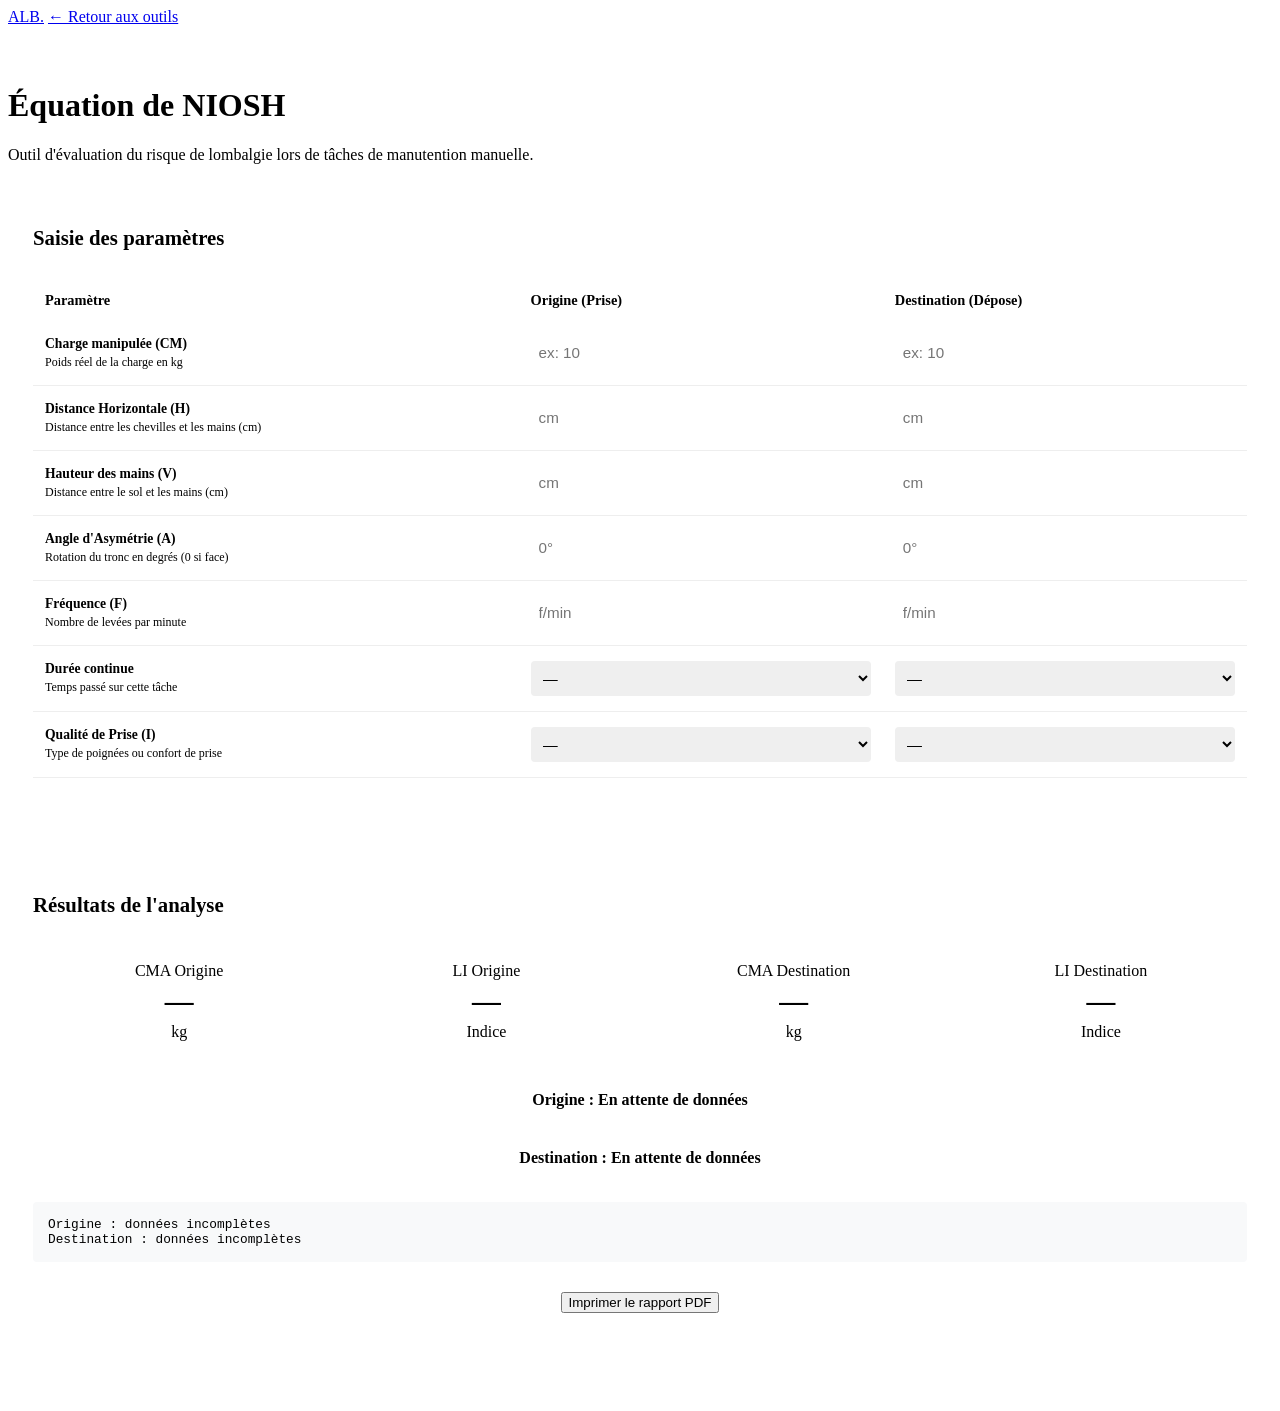
==== commit 1ecea035: "Update niosh.html" ====
--- a/niosh.html
+++ b/niosh.html
@@ -4,7 +4,7 @@
   <meta charset="UTF-8" />
   <meta name="viewport" content="width=device-width, initial-scale=1.0" />
   <title>Équation NIOSH — Arthur Le Boursicot</title>
-  <link rel="stylesheet" href="style.css" />
+  <link rel="stylesheet" href="css/style.css" />
   <style>
     .niosh-container { padding: 40px 0; }
     .form-box { background: #fff; border: 1px solid var(--border-color); border-radius: 8px; padding: 25px; margin-bottom: 25px; }
@@ -186,7 +186,7 @@
       const p=g(pid),ve=g(vid);
       if(li===null||!isFinite(li)){p.style.borderColor='var(--border-color)';ve.textContent='En attente de données';ve.style.color='';return;}
       let col,txt;
-      if(li<=1){col='#1a7a3e';txt='✅ Tâche acceptable';}else if(li<=3){col='#b84e10';txt='⚠️ Risque de lombalgie';}else{col='#9b1c1c';txt='❌ Danger immédiat';}
+      if(li<=1){col='#1a7a3e';txt='Tâche acceptable';}else if(li<=3){col='#b84e10';txt='Risque de lombalgie';}else{col='#9b1c1c';txt='Danger immédiat';}
       p.style.borderColor=col;ve.textContent=txt;ve.style.color=col;
     }
 
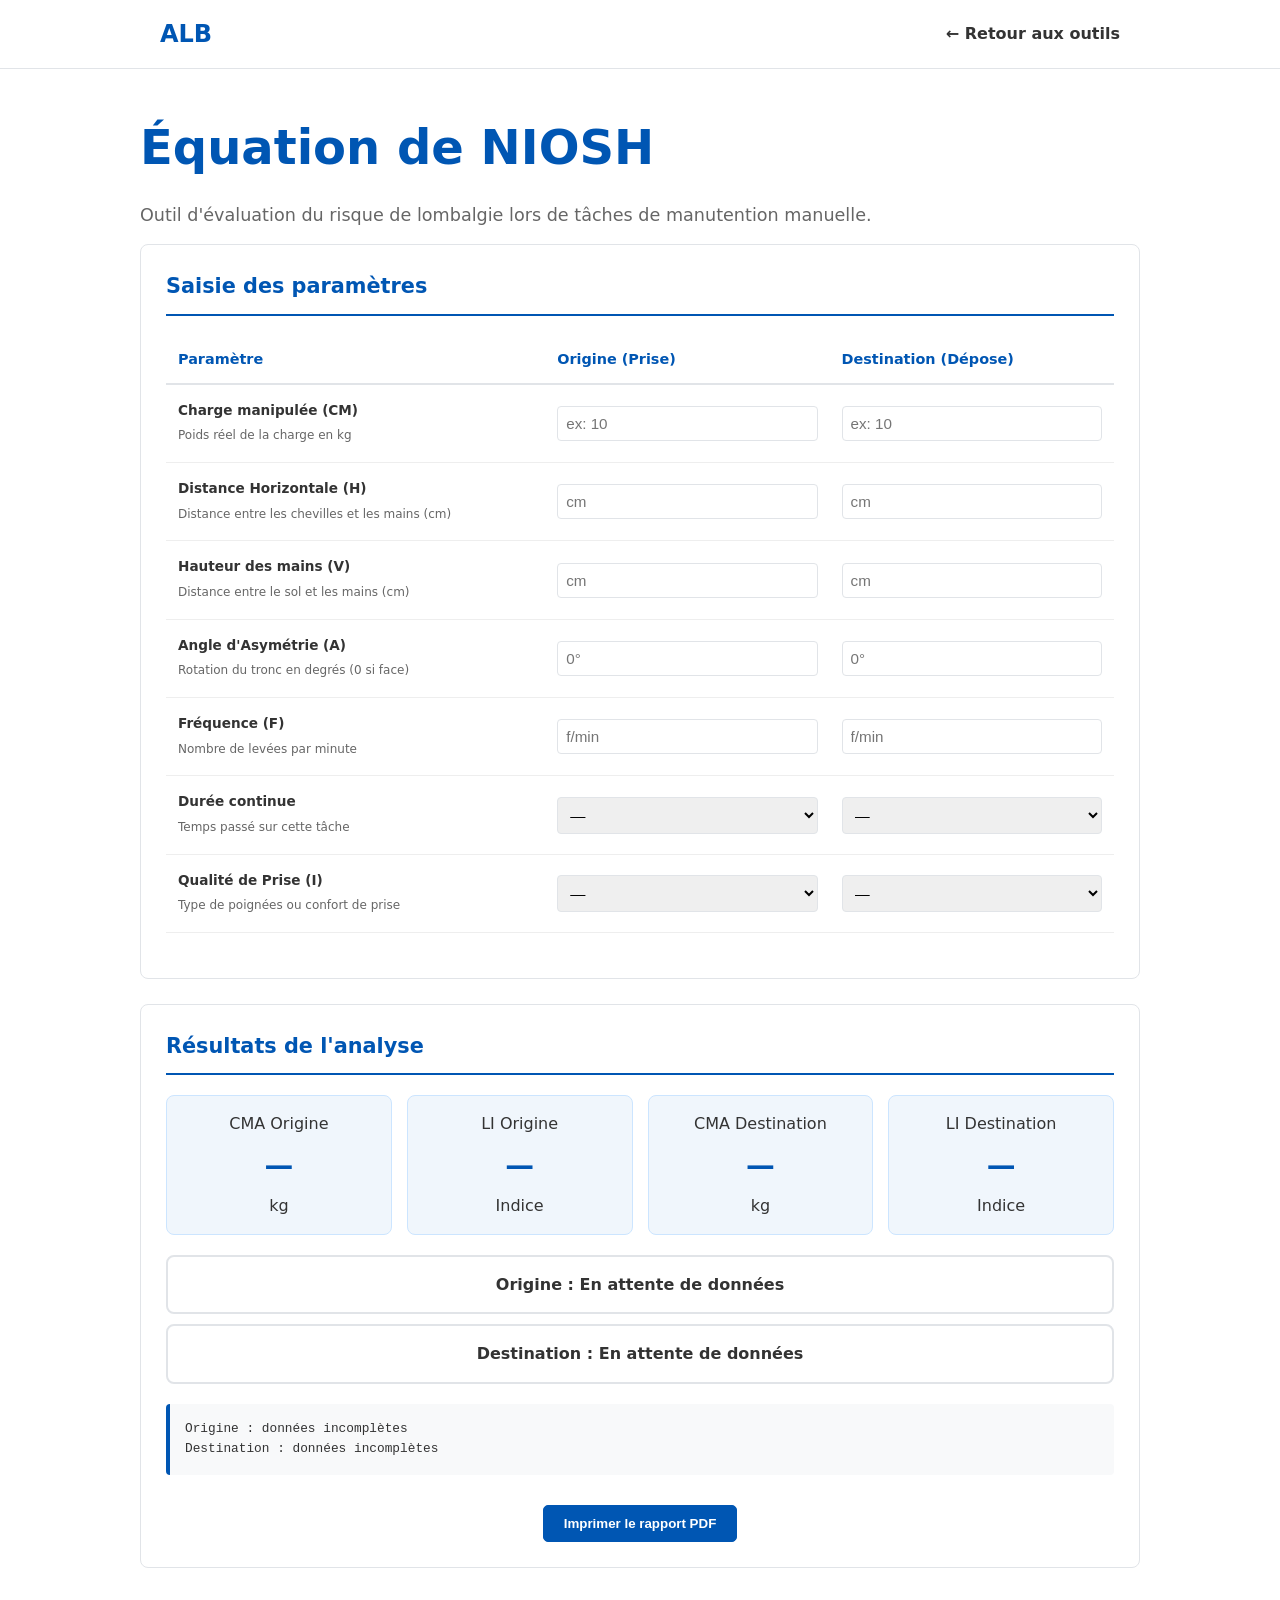
==== commit 9d6667be: "Update niosh.html" ====
--- a/niosh.html
+++ b/niosh.html
@@ -42,7 +42,7 @@
 
   <header class="header">
     <nav class="nav container">
-      <a href="index.html" class="nav-logo">ALB<span>.</span></a>
+      <a href="index.html" class="nav-logo">ALB</a>
       <a href="index.html" class="nav-link">← Retour aux outils</a>
     </nav>
   </header>
--- a/css/style.css
+++ b/css/style.css
@@ -0,0 +1,78 @@
+/* Variables : Thème Blanc & Bleu */
+:root {
+  --bg-color: #ffffff;
+  --bg-light: #f0f6fc;
+  --primary-blue: #0056b3;
+  --light-blue: #cce5ff;
+  --text-dark: #333333;
+  --text-gray: #666666;
+  --border-color: #e1e4e8;
+  --font-main: system-ui, -apple-system, sans-serif;
+}
+
+/* Reset de base */
+* { margin: 0; padding: 0; box-sizing: border-box; }
+html { scroll-behavior: smooth; }
+body { font-family: var(--font-main); color: var(--text-dark); background: var(--bg-color); line-height: 1.6; }
+
+.container { max-width: 1000px; margin: 0 auto; padding: 0 20px; }
+.bg-light { background-color: var(--bg-light); }
+.center-text { text-align: center; }
+
+/* Typographie */
+h1, h2, h3 { color: var(--primary-blue); margin-bottom: 15px; }
+.hero-title { font-size: 3rem; }
+.section-title { font-size: 2rem; margin-bottom: 20px; }
+p { color: var(--text-gray); margin-bottom: 15px; font-size: 1.1rem; }
+
+/* Navigation */
+.header { position: sticky; top: 0; background: var(--bg-color); border-bottom: 1px solid var(--border-color); z-index: 100; }
+.nav { display: flex; justify-content: space-between; align-items: center; padding: 15px 20px; }
+.nav-logo { font-size: 1.5rem; font-weight: bold; text-decoration: none; color: var(--primary-blue); }
+.nav-links { list-style: none; display: flex; gap: 20px; }
+.nav-link { text-decoration: none; color: var(--text-dark); font-weight: bold; }
+.nav-link:hover { color: var(--primary-blue); }
+.nav-toggle { display: none; background: none; border: 1px solid var(--border-color); padding: 5px 10px; cursor: pointer; color: var(--primary-blue); }
+
+/* Sections & Boutons */
+section { padding: 80px 0; }
+.btn { display: inline-block; padding: 10px 20px; text-decoration: none; border-radius: 5px; font-weight: bold; transition: 0.3s; }
+.btn-primary { background: var(--primary-blue); color: #fff; border: 1px solid var(--primary-blue); }
+.btn-primary:hover { background: #004494; }
+.btn-outline { background: transparent; color: var(--primary-blue); border: 1px solid var(--primary-blue); }
+.btn-outline:hover { background: var(--light-blue); }
+.hero-badge { display: inline-block; padding: 5px 15px; background: var(--light-blue); color: var(--primary-blue); border-radius: 20px; font-size: 0.8rem; font-weight: bold; margin-bottom: 20px; }
+.hero-actions, .contact-socials { display: flex; gap: 15px; flex-wrap: wrap; margin-top: 20px; justify-content: inherit; }
+
+/* Grille Projets */
+.projects-grid { display: grid; grid-template-columns: repeat(auto-fit, minmax(300px, 1fr)); gap: 30px; margin-top: 40px; }
+.project-card { border: 1px solid var(--border-color); border-radius: 8px; overflow: hidden; background: #fff; transition: transform 0.2s; }
+.project-card:hover { transform: translateY(-5px); box-shadow: 0 10px 20px rgba(0,0,0,0.05); }
+.project-visual { background: var(--bg-light); height: 150px; display: flex; align-items: center; justify-content: center; font-size: 3rem; border-bottom: 1px solid var(--border-color); }
+.project-info { padding: 20px; }
+.project-tag { font-size: 0.8rem; color: var(--primary-blue); font-weight: bold; text-transform: uppercase; }
+.project-link { display: inline-block; margin-top: 10px; color: var(--primary-blue); text-decoration: none; font-weight: bold; }
+
+/* Footer */
+.footer { text-align: center; padding: 30px 20px; border-top: 1px solid var(--border-color); font-size: 0.9rem; color: var(--text-gray); }
+
+/* Animation d'apparition */
+.reveal { opacity: 0; transform: translateY(20px); transition: 0.6s ease-out; }
+.reveal.visible { opacity: 1; transform: translateY(0); }
+
+/* Responsive */
+@media (max-width: 768px) {
+  .nav-links { display: none; flex-direction: column; width: 100%; position: absolute; top: 60px; left: 0; background: var(--bg-color); padding: 20px; border-bottom: 1px solid var(--border-color); }
+  .nav-links.open { display: flex; }
+  .nav-toggle { display: block; }
+  .hero-title { font-size: 2.2rem; }
+  .contact-socials { justify-content: center; }
+}
+
+/* Centrage forcé des boutons de contact */
+.contact-socials {
+  display: flex;
+  justify-content: center !important; /* C'est cette commande qui centre parfaitement */
+  gap: 15px; /* L'espace entre les boutons */
+  flex-wrap: wrap;
+}
